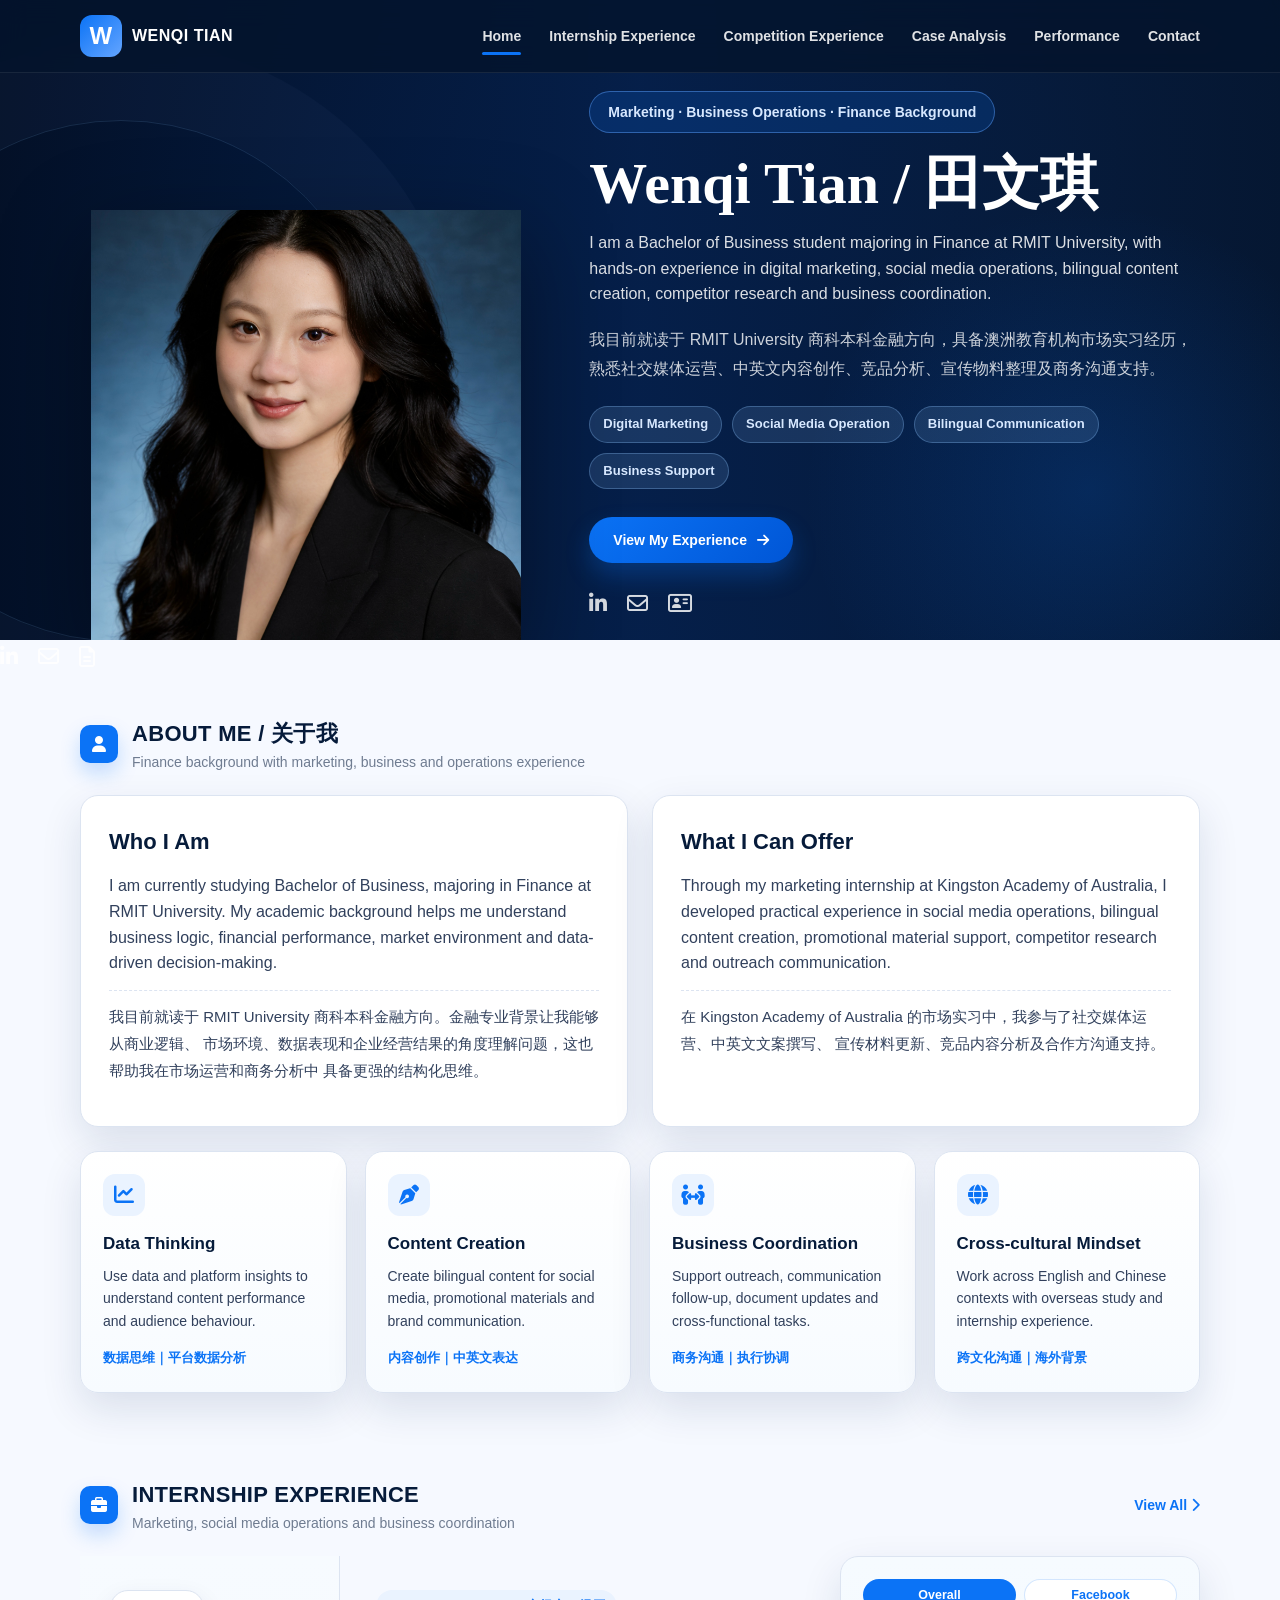
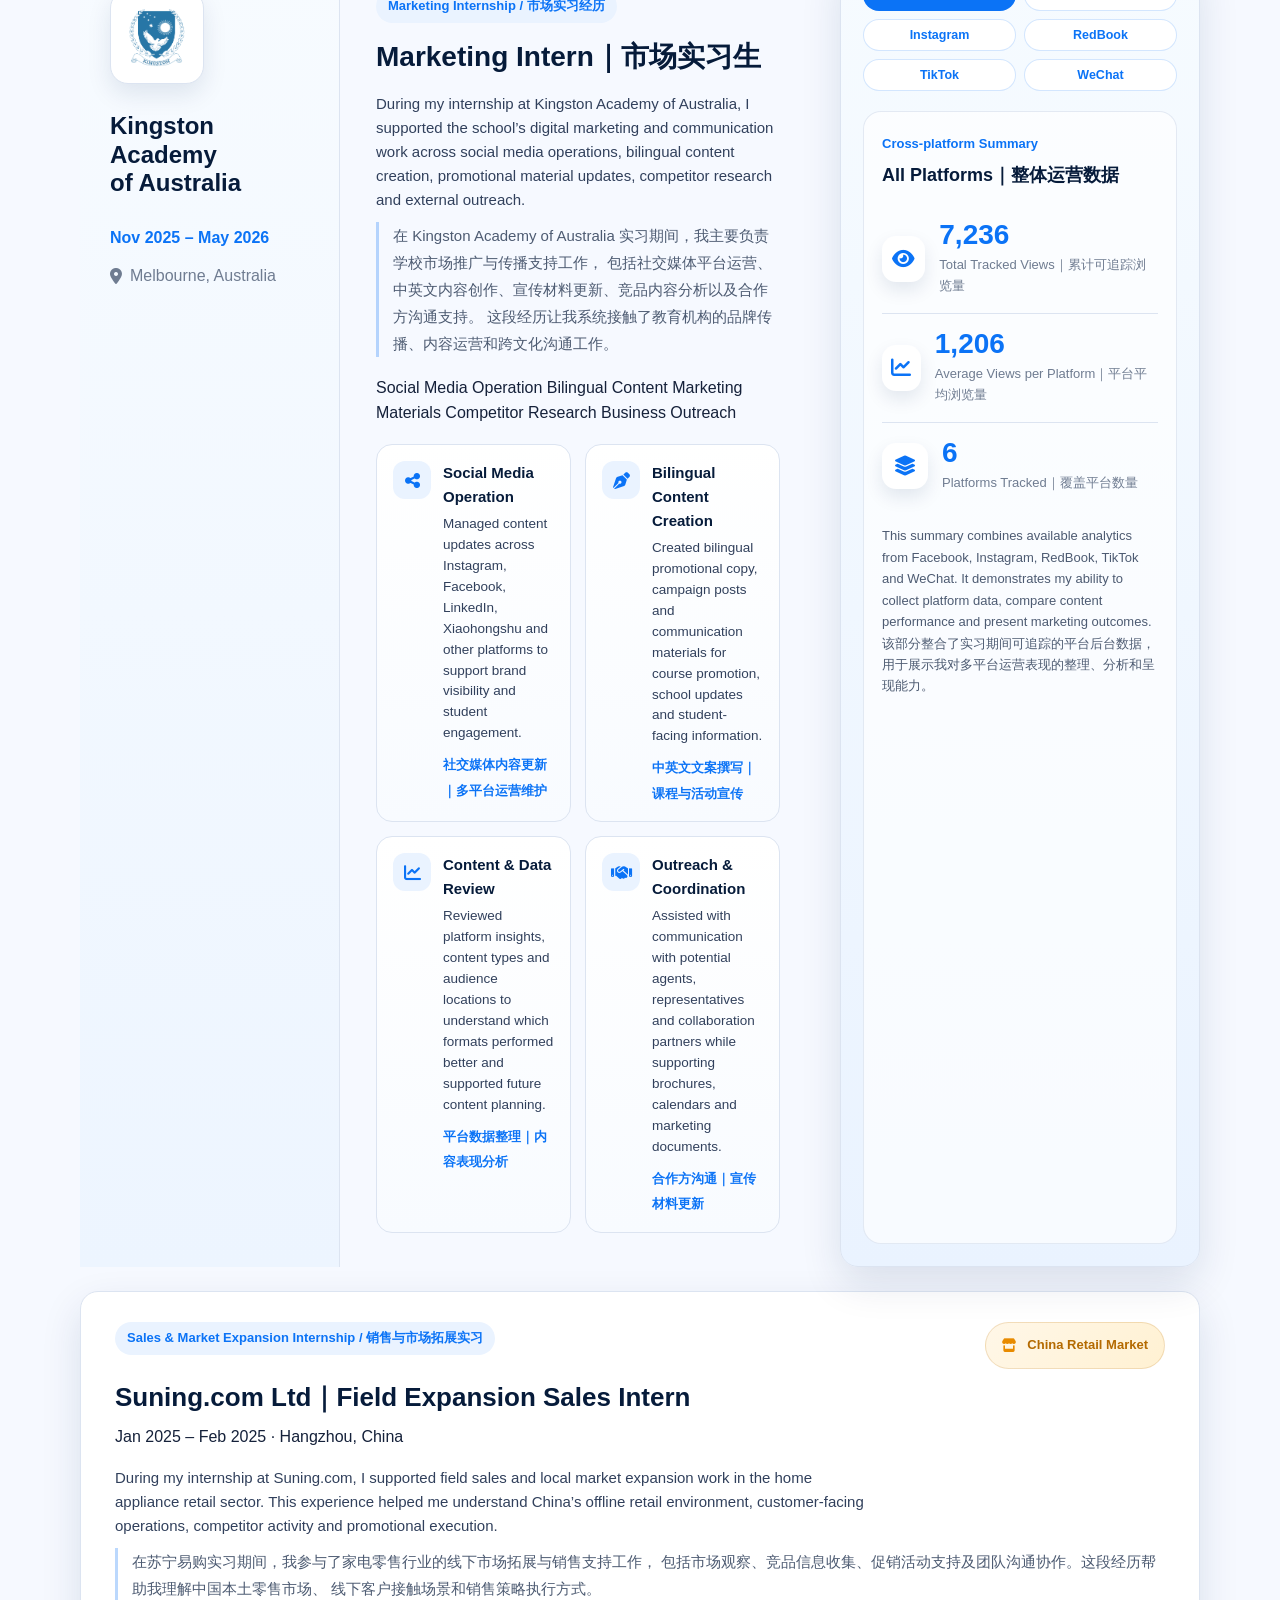
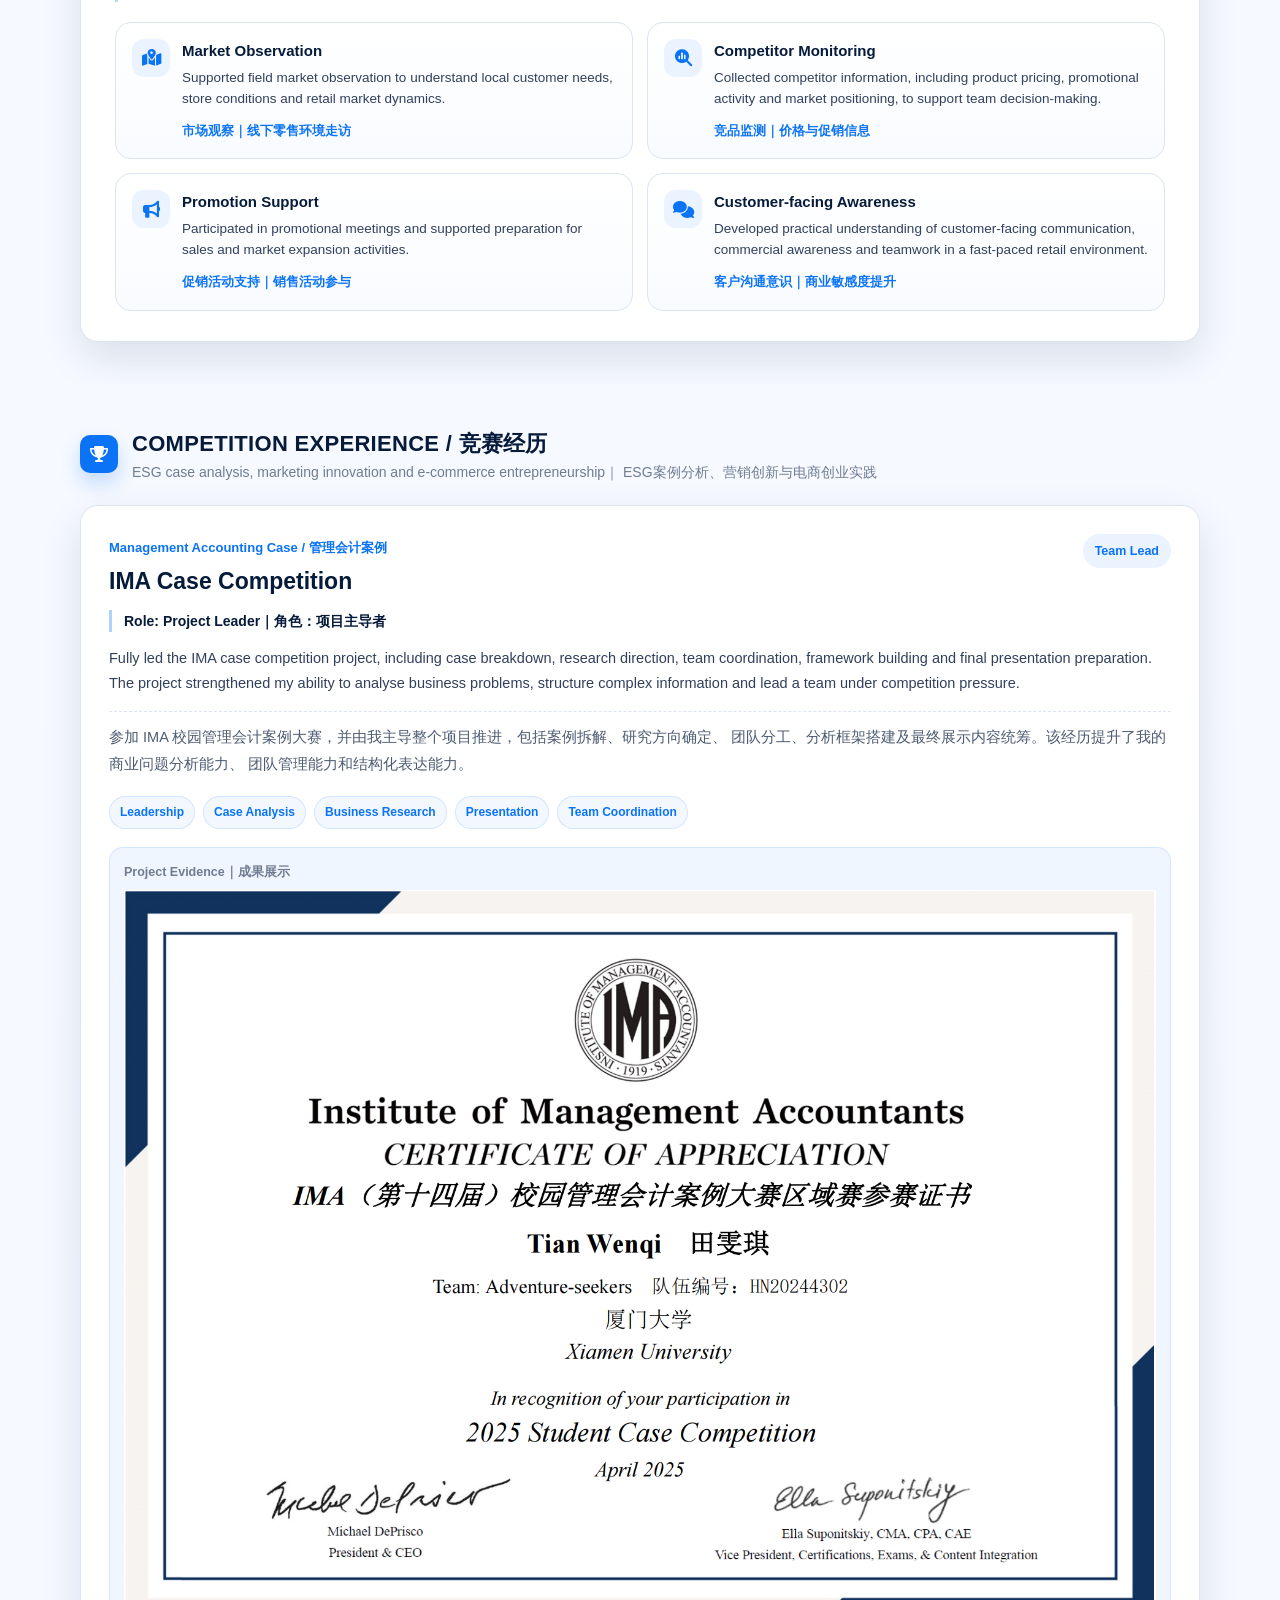
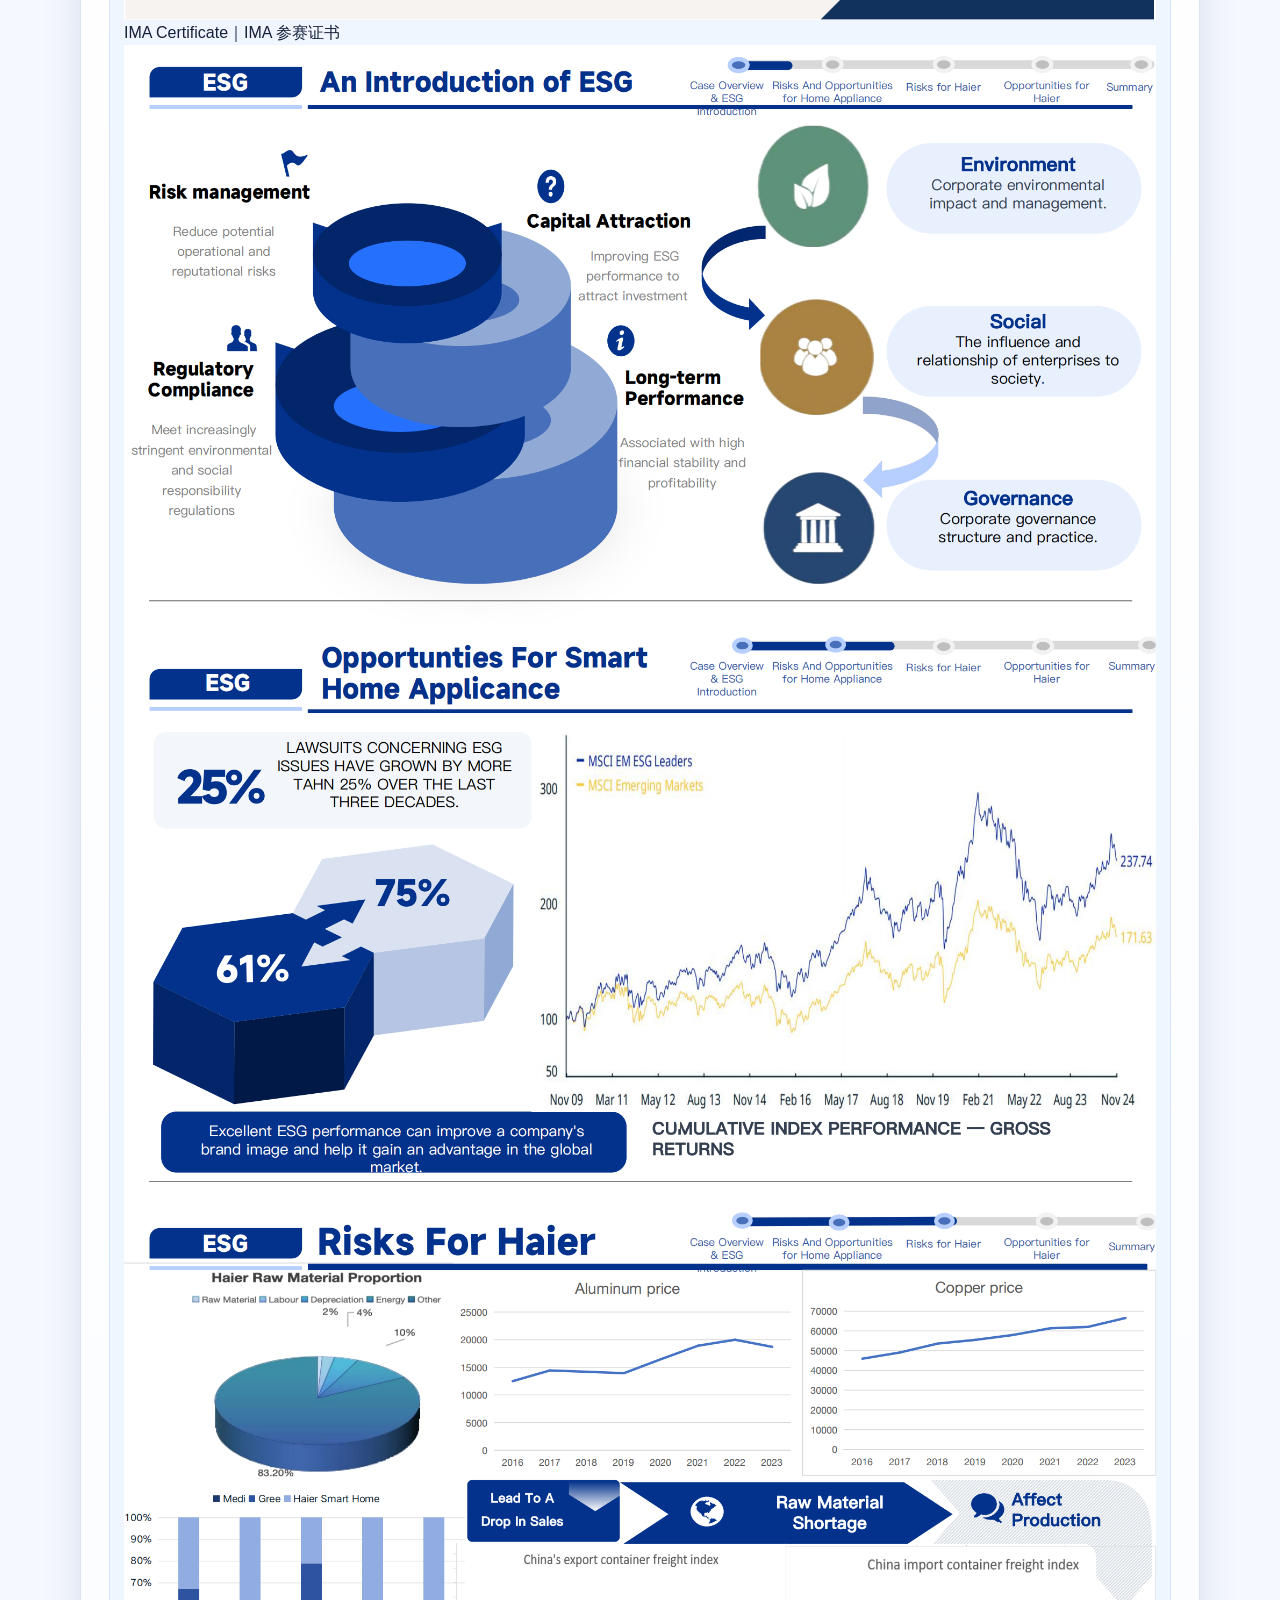
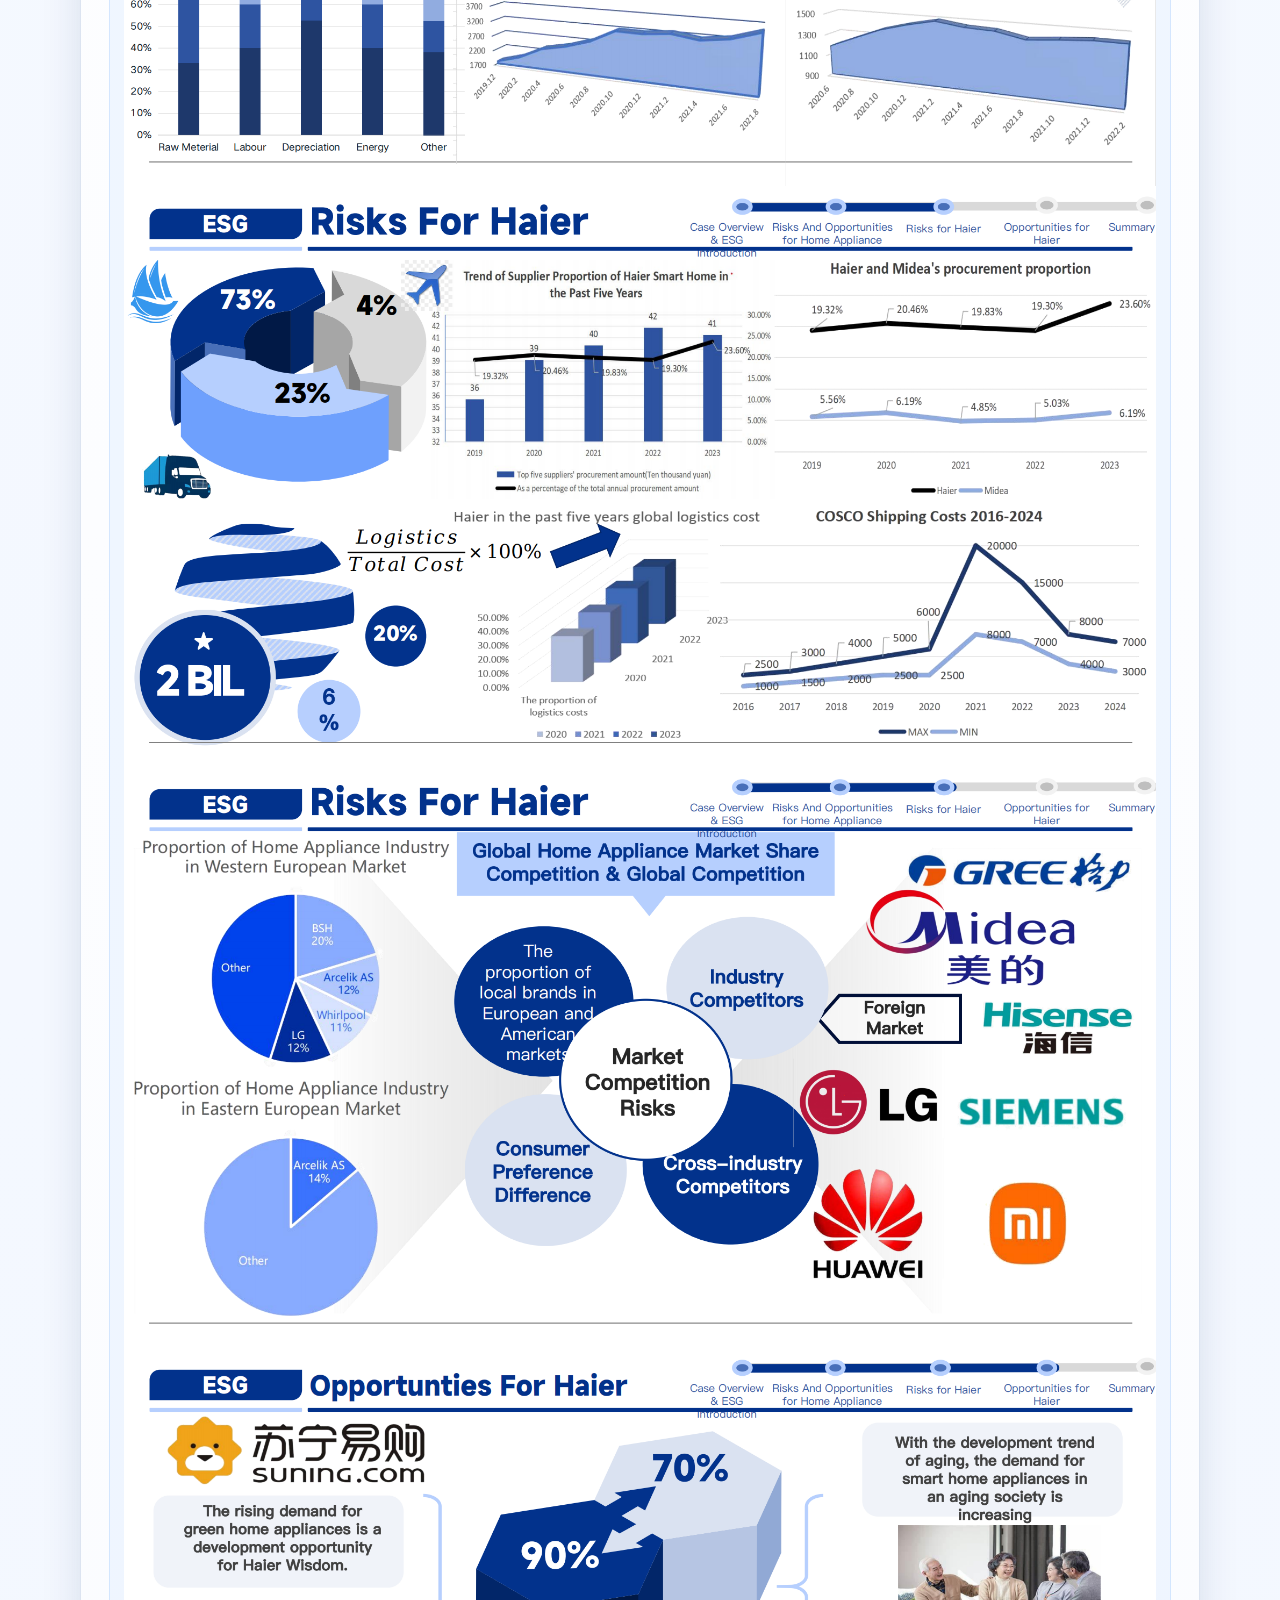
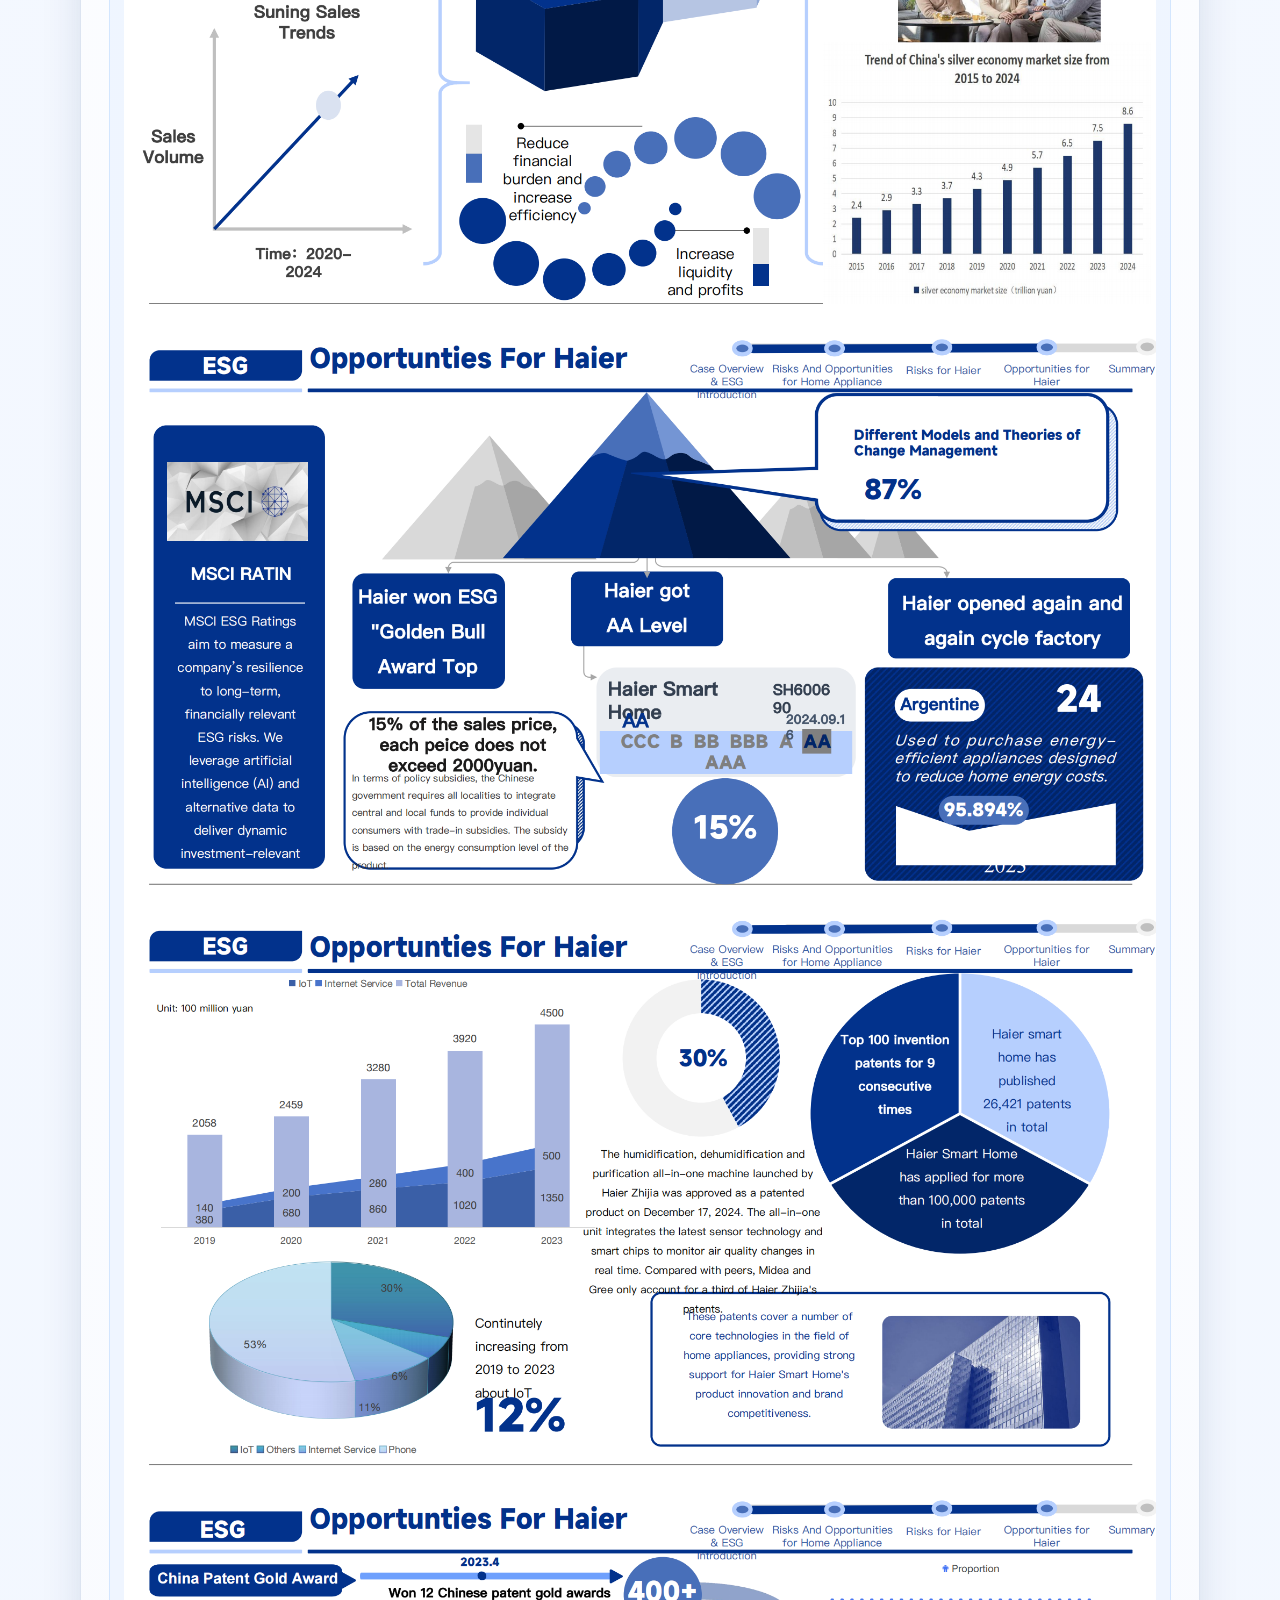
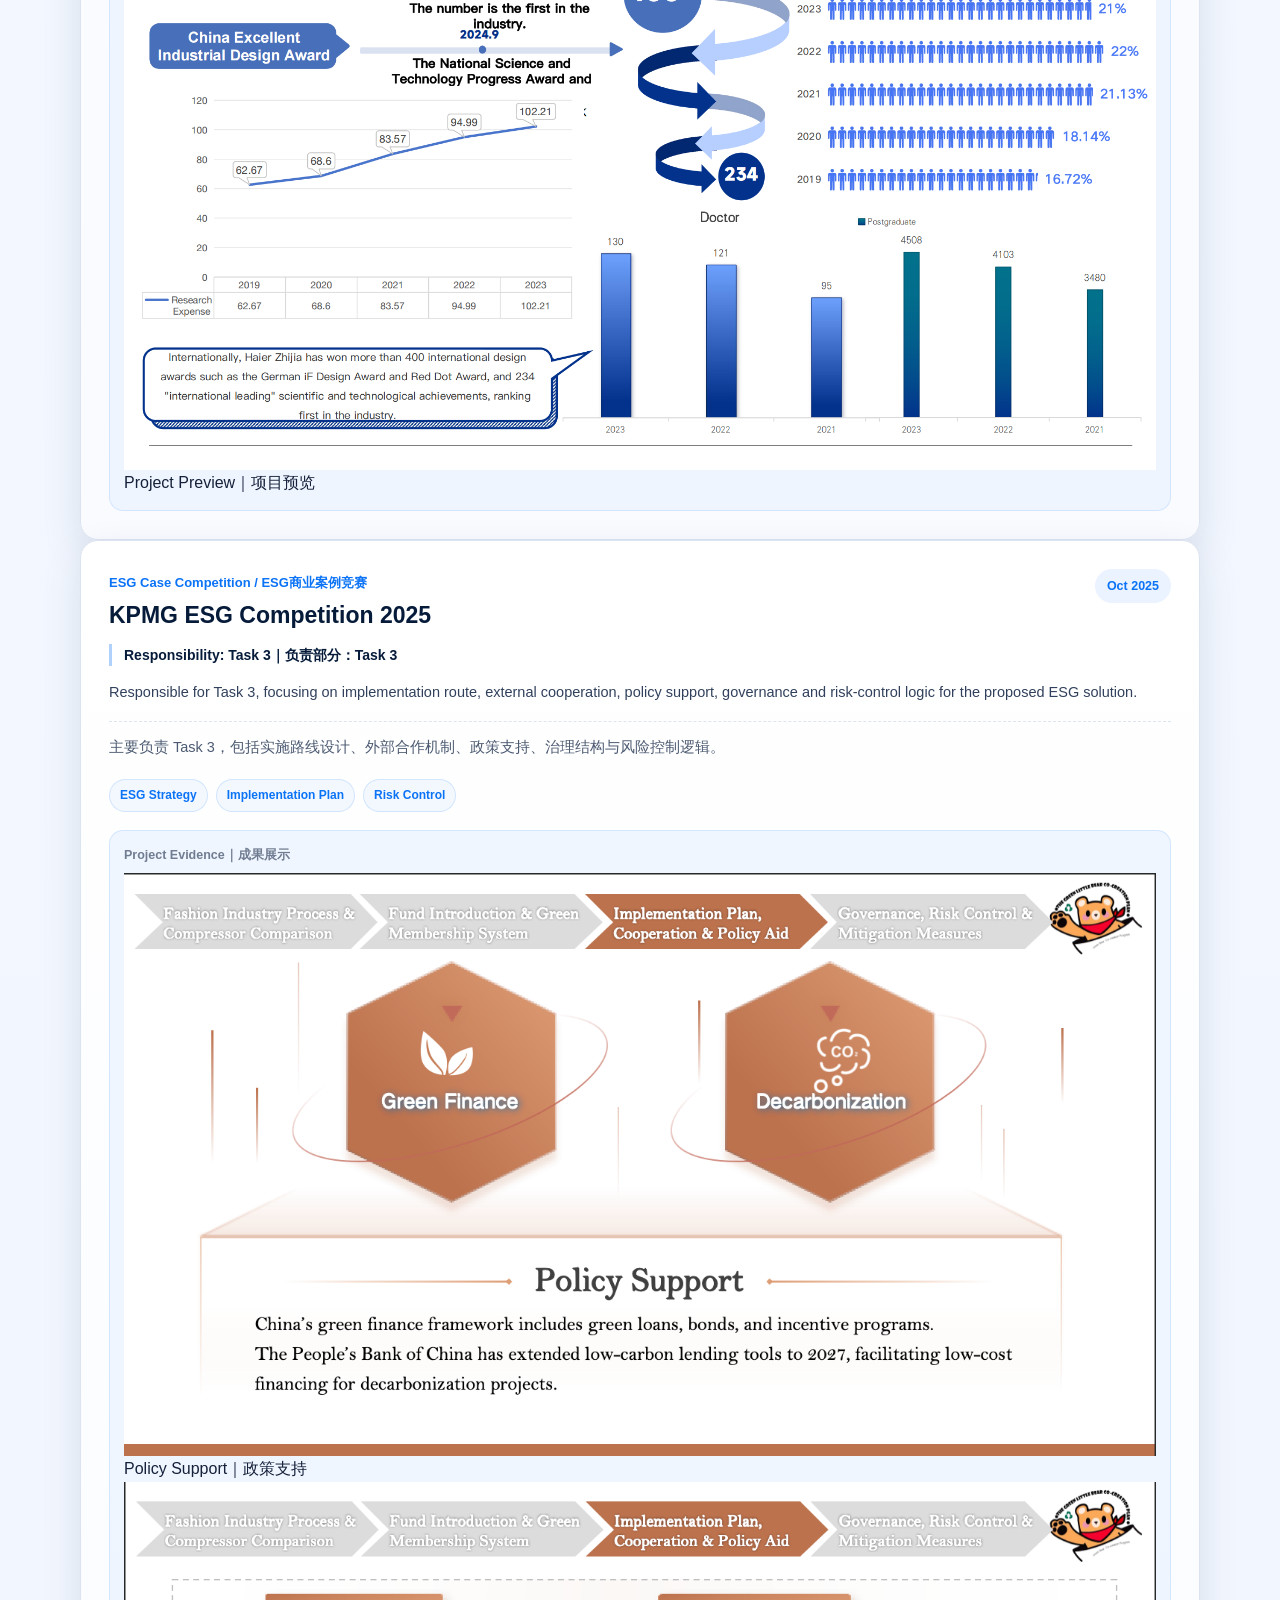
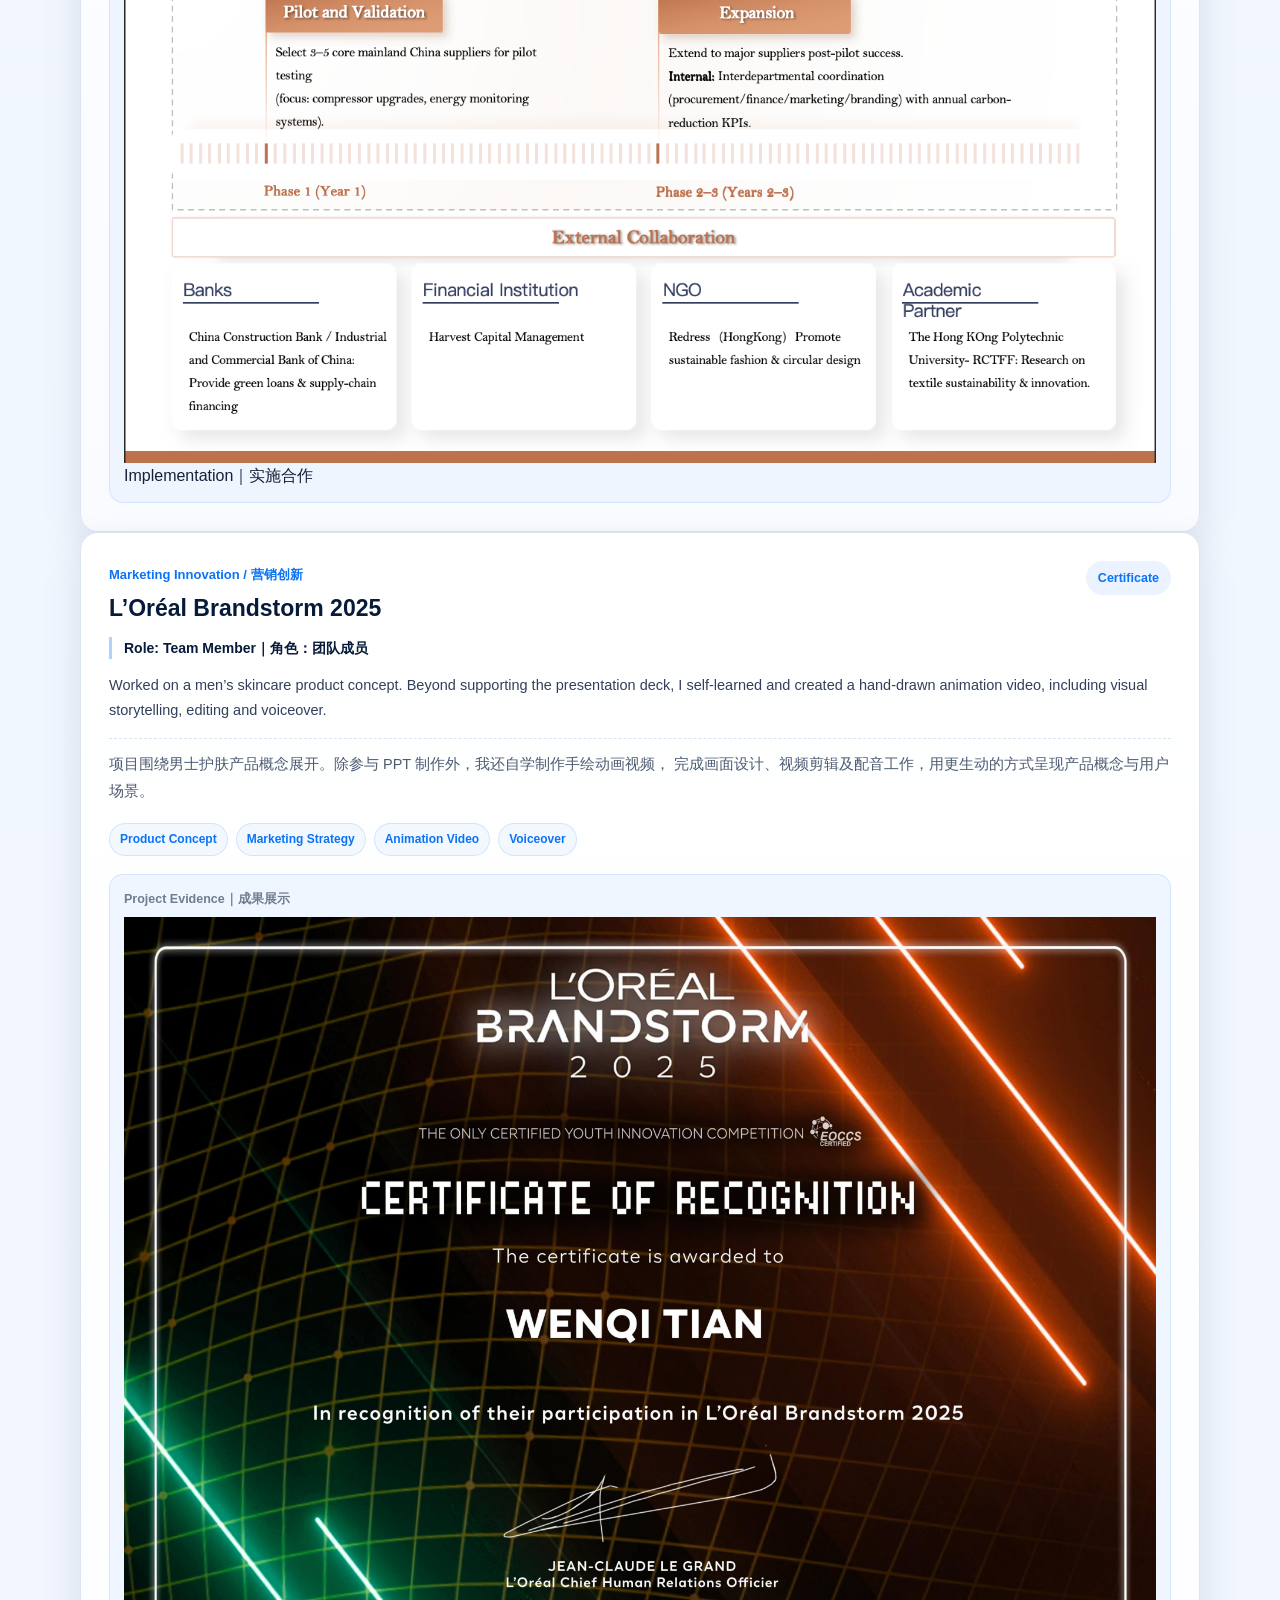
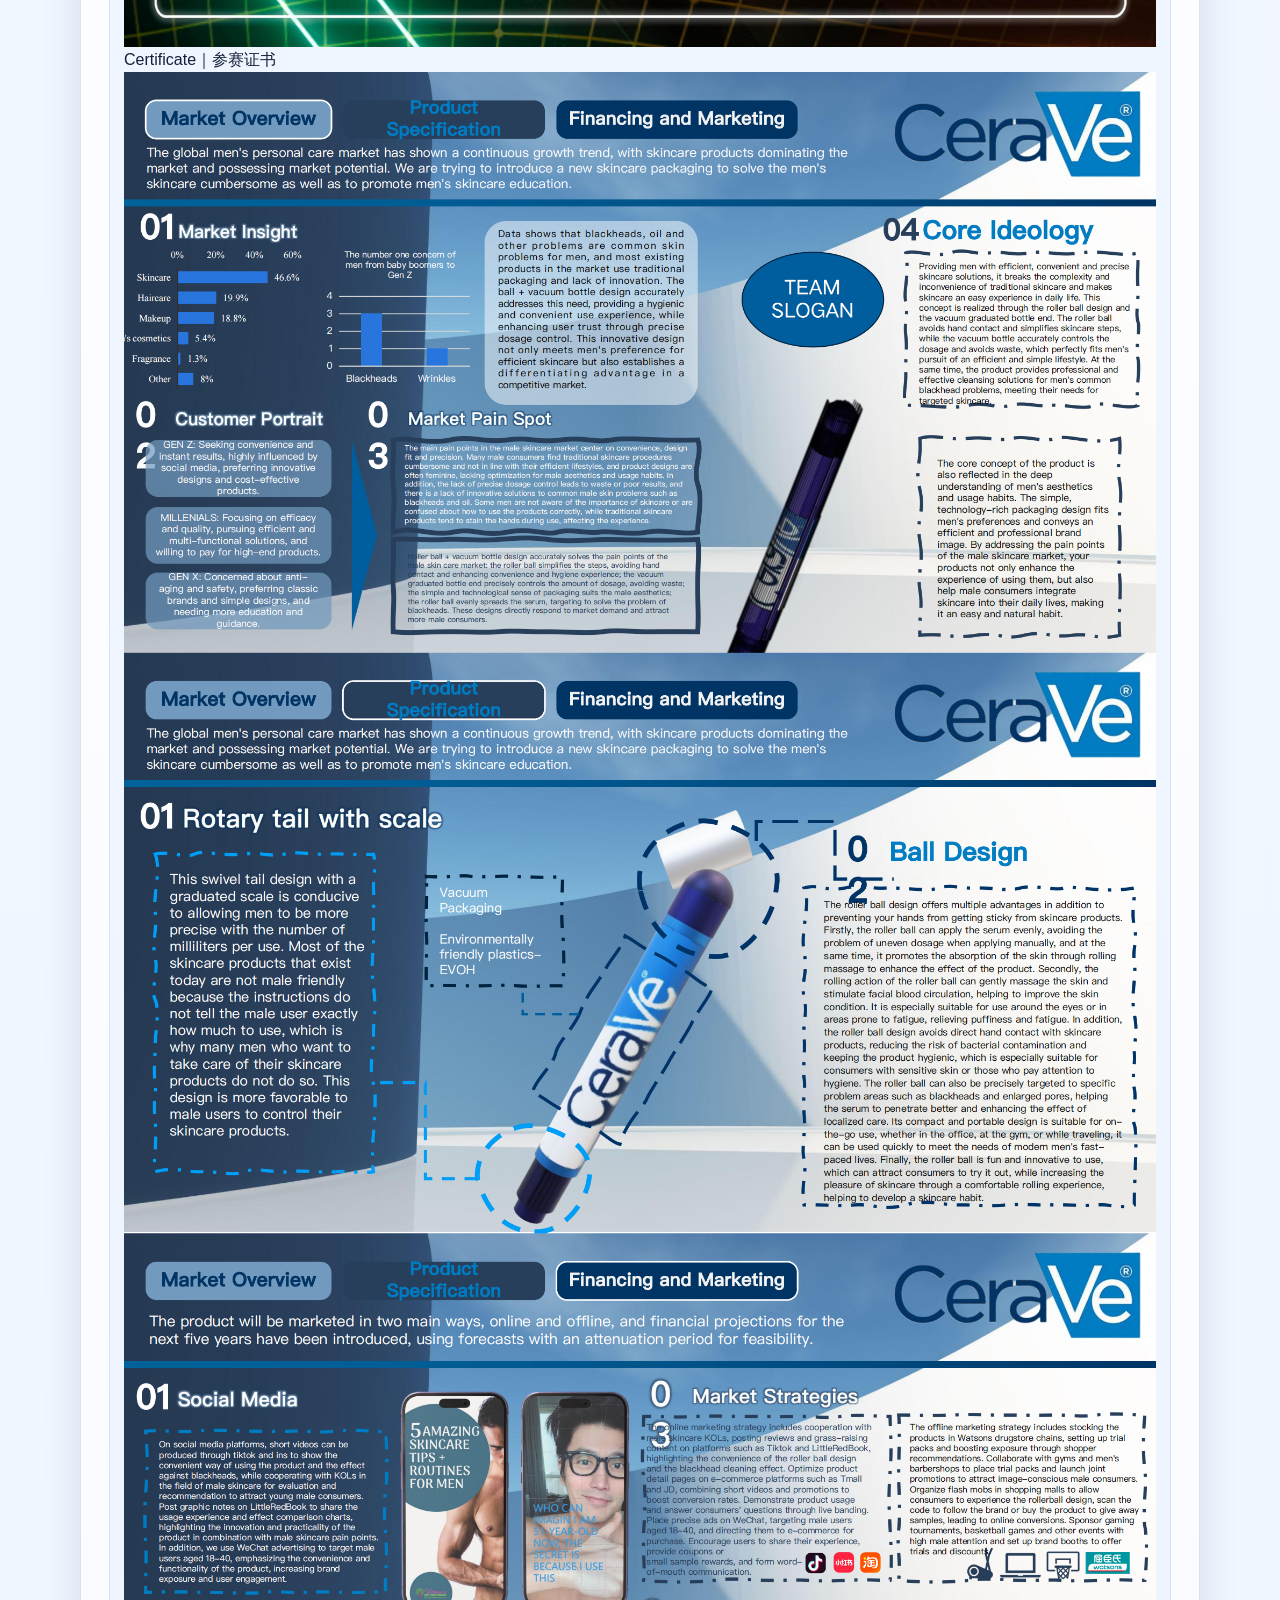
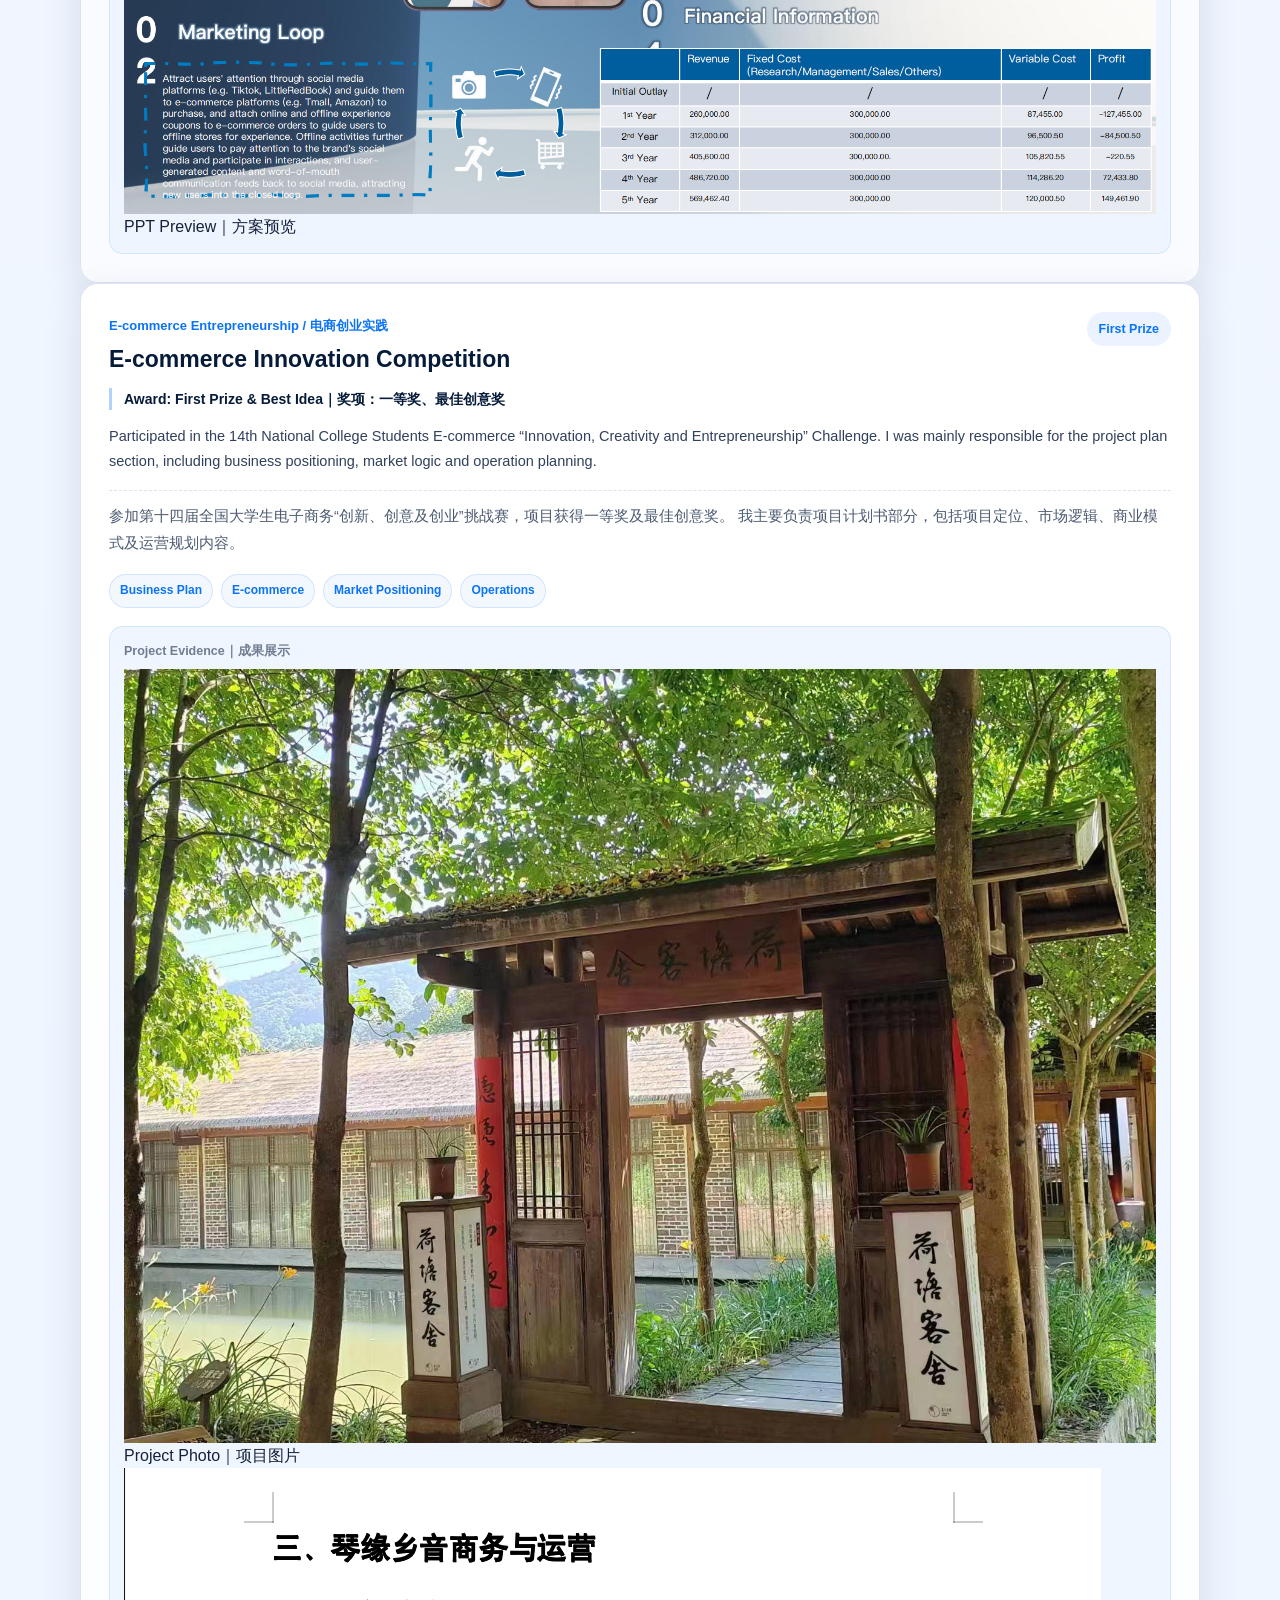
==== index.html @ 17aa4a29 "Update index.html" ====
<!DOCTYPE html>
<html lang="en">
<head>
  <meta charset="UTF-8" />
  <meta name="viewport" content="width=device-width, initial-scale=1.0" />
  <title>Wenqi Tian Portfolio</title>

  <link rel="stylesheet" href="style.css" />

  <!-- Font Awesome Icons -->
  <link
    rel="stylesheet"
    href="https://cdnjs.cloudflare.com/ajax/libs/font-awesome/6.5.1/css/all.min.css"
  />
</head>

<body>
  <!-- ================= HEADER / NAVIGATION ================= -->
  <header class="site-header">
    <div class="container nav-container">
      <a href="#home" class="logo">
        <span class="logo-mark">W</span>
        <span>WENQI TIAN</span>
      </a>

      <nav class="nav-menu" id="navMenu">
        <a href="#home" class="nav-link active">Home</a>
        <a href="#internship" class="nav-link">Internship Experience</a>
        <a href="#competition" class="nav-link">Competition Experience</a>
        <a href="#case-analysis" class="nav-link">Case Analysis</a>
        <a href="#performance" class="nav-link">Performance</a>
        <a href="#contact" class="nav-link">Contact</a>
      </nav>

      <button class="menu-toggle" id="menuToggle" aria-label="Open menu">
        <i class="fa-solid fa-bars"></i>
      </button>
    </div>
  </header>

<!-- ================= HERO SECTION ================= -->
<section class="hero" id="home">
  <div class="hero-overlay"></div>

  <div class="container hero-grid">
    <div class="hero-photo-wrap">
      <!-- 这里放你的个人照片：图片文件名需要是 profile.jpg -->
      <img src="profile.jpg" alt="Wenqi Tian Profile Photo" class="hero-photo" />
    </div>

    <div class="hero-content">
      <p class="pill">Marketing · Business Operations · Finance Background</p>

      <h1>Wenqi Tian / 田文琪</h1>
      <p class="hero-text">
        I am a Bachelor of Business student majoring in Finance at RMIT University, with hands-on
        experience in digital marketing, social media operations, bilingual content creation,
        competitor research and business coordination.
      </p>

      <p class="hero-text cn-text">
        我目前就读于 RMIT University 商科本科金融方向，具备澳洲教育机构市场实习经历，
        熟悉社交媒体运营、中英文内容创作、竞品分析、宣传物料整理及商务沟通支持。
      </p>

      <div class="hero-highlights">
        <span>Digital Marketing</span>
        <span>Social Media Operation</span>
        <span>Bilingual Communication</span>
        <span>Business Support</span>
      </div>

      <div class="hero-actions">
        <a href="#internship" class="btn btn-primary">
          View My Experience <i class="fa-solid fa-arrow-right"></i>
        </a>
      </div>

      <div class="hero-icons">
        <a href="https://www.linkedin.com/in/wenqi-tian-7483b3377" target="_blank" aria-label="LinkedIn">
          <i class="fa-brands fa-linkedin-in"></i>
        </a>

        <a href="mailto:s4177990@student.rmit.edu.au" aria-label="Email">
          <i class="fa-regular fa-envelope"></i>
        </a>

        <a href="#contact" aria-label="Contact">
          <i class="fa-regular fa-address-card"></i>
        </a>
      </div>
    </div>
  </div>
</section>
        <div class="hero-icons">
          <!-- 需要替换：你的 LinkedIn 链接 -->
          <a href="www.linkedin.com/in/wenqi-tian-vicky" target="_blank">
            <i class="fa-brands fa-linkedin-in"></i>
          </a>

          <!-- 需要替换：你的常用邮箱 -->
          <a href="mailto:s4177990vicky@gmail.com">
            <i class="fa-regular fa-envelope"></i>
          </a>

          <!-- 需要替换：如果你有在线简历或作品集 PDF，可以改这里 -->
          <a href="#contact">
            <i class="fa-regular fa-file-lines"></i>
          </a>
        </div>
      </div>
    </div>
  </section>
  <main>
<!-- ================= ABOUT SECTION ================= -->
<section class="section about-section" id="about">
  <div class="container">
    <div class="section-heading">
      <span class="section-icon"><i class="fa-solid fa-user"></i></span>
      <div>
        <h2>About Me / 关于我</h2>
        <p>Finance background with marketing, business and operations experience</p>
      </div>
    </div>

    <div class="about-grid">
      <div class="about-card about-main">
        <h3>Who I Am</h3>

        <p>
          I am currently studying Bachelor of Business, majoring in Finance at RMIT University.
          My academic background helps me understand business logic, financial performance,
          market environment and data-driven decision-making.
        </p>

        <p class="cn-text-dark">
          我目前就读于 RMIT University 商科本科金融方向。金融专业背景让我能够从商业逻辑、
          市场环境、数据表现和企业经营结果的角度理解问题，这也帮助我在市场运营和商务分析中
          具备更强的结构化思维。
        </p>
      </div>

      <div class="about-card about-main">
        <h3>What I Can Offer</h3>

        <p>
          Through my marketing internship at Kingston Academy of Australia, I developed practical
          experience in social media operations, bilingual content creation, promotional material
          support, competitor research and outreach communication.
        </p>

        <p class="cn-text-dark">
          在 Kingston Academy of Australia 的市场实习中，我参与了社交媒体运营、中英文文案撰写、
          宣传材料更新、竞品内容分析及合作方沟通支持。
        </p>
      </div>
    </div>

    <div class="strength-grid">
      <article class="strength-card">
        <i class="fa-solid fa-chart-line"></i>
        <h4>Data Thinking</h4>
        <p>Use data and platform insights to understand content performance and audience behaviour.</p>
        <span>数据思维｜平台数据分析</span>
      </article>

      <article class="strength-card">
        <i class="fa-solid fa-pen-nib"></i>
        <h4>Content Creation</h4>
        <p>Create bilingual content for social media, promotional materials and brand communication.</p>
        <span>内容创作｜中英文表达</span>
      </article>

      <article class="strength-card">
        <i class="fa-solid fa-people-arrows"></i>
        <h4>Business Coordination</h4>
        <p>Support outreach, communication follow-up, document updates and cross-functional tasks.</p>
        <span>商务沟通｜执行协调</span>
      </article>

      <article class="strength-card">
        <i class="fa-solid fa-globe"></i>
        <h4>Cross-cultural Mindset</h4>
        <p>Work across English and Chinese contexts with overseas study and internship experience.</p>
        <span>跨文化沟通｜海外背景</span>
      </article>
    </div>
  </div>
</section>
    <!-- ================= INTERNSHIP EXPERIENCE ================= -->
    <section class="section" id="internship">
      <div class="container">
        <div class="section-heading with-link">
          <div class="heading-left">
            <span class="section-icon"><i class="fa-solid fa-briefcase"></i></span>
            <div>
              <h2>Internship Experience</h2>
              <p>Marketing, social media operations and business coordination</p>
            </div>
          </div>
          <a href="#contact" class="view-link">View All <i class="fa-solid fa-chevron-right"></i></a>
        </div>

<div class="internship-layout">
  <!-- Kingston Main Experience Card -->
  <article class="experience-card featured-card">
    <!-- Left Company Panel -->
    <div class="company-panel">
      <img src="kingston-logo.png" alt="Kingston Academy of Australia Logo" class="company-logo" />

      <h3>Kingston Academy<br />of Australia</h3>

      <p class="company-date">Nov 2025 – May 2026</p>

      <p class="company-location">
        <i class="fa-solid fa-location-dot"></i>
        Melbourne, Australia
      </p>
    </div>

    <!-- Middle Work Description -->
    <div class="experience-content">
      <p class="experience-label">Marketing Internship / 市场实习经历</p>

      <h3>Marketing Intern｜市场实习生</h3>

      <p class="experience-summary">
        During my internship at Kingston Academy of Australia, I supported the school’s digital
        marketing and communication work across social media operations, bilingual content creation,
        promotional material updates, competitor research and external outreach.
      </p>

      <p class="experience-summary-cn">
        在 Kingston Academy of Australia 实习期间，我主要负责学校市场推广与传播支持工作，
        包括社交媒体平台运营、中英文内容创作、宣传材料更新、竞品内容分析以及合作方沟通支持。
        这段经历让我系统接触了教育机构的品牌传播、内容运营和跨文化沟通工作。
      </p>

      <div class="tags">
        <span>Social Media Operation</span>
        <span>Bilingual Content</span>
        <span>Marketing Materials</span>
        <span>Competitor Research</span>
        <span>Business Outreach</span>
      </div>

      <div class="work-focus-grid">
        <div class="work-focus-item">
          <i class="fa-solid fa-share-nodes"></i>
          <div>
            <h4>Social Media Operation</h4>
            <p>
              Managed content updates across Instagram, Facebook, LinkedIn, Xiaohongshu and other
              platforms to support brand visibility and student engagement.
            </p>
            <span>社交媒体内容更新｜多平台运营维护</span>
          </div>
        </div>

        <div class="work-focus-item">
          <i class="fa-solid fa-pen-nib"></i>
          <div>
            <h4>Bilingual Content Creation</h4>
            <p>
              Created bilingual promotional copy, campaign posts and communication materials for
              course promotion, school updates and student-facing information.
            </p>
            <span>中英文文案撰写｜课程与活动宣传</span>
          </div>
        </div>

        <div class="work-focus-item">
          <i class="fa-solid fa-chart-line"></i>
          <div>
            <h4>Content & Data Review</h4>
            <p>
              Reviewed platform insights, content types and audience locations to understand which
              formats performed better and supported future content planning.
            </p>
            <span>平台数据整理｜内容表现分析</span>
          </div>
        </div>

        <div class="work-focus-item">
          <i class="fa-solid fa-handshake"></i>
          <div>
            <h4>Outreach & Coordination</h4>
            <p>
              Assisted with communication with potential agents, representatives and collaboration
              partners while supporting brochures, calendars and marketing documents.
            </p>
            <span>合作方沟通｜宣传材料更新</span>
          </div>
        </div>
      </div>
    </div>
  </article>

<!-- Right Platform Data Panel -->
<aside class="platform-data-panel">
  <div class="platform-tabs">
    <button class="platform-tab active" data-platform="overall">Overall</button>
    <button class="platform-tab" data-platform="facebook">Facebook</button>
    <button class="platform-tab" data-platform="instagram">Instagram</button>
    <button class="platform-tab" data-platform="redbook">RedBook</button>
    <button class="platform-tab" data-platform="tiktok">TikTok</button>
    <button class="platform-tab" data-platform="wechat">WeChat</button>
  </div>

  <div class="platform-data-content">
    <p class="data-label" id="platformLabel">Cross-platform Summary</p>

    <h3 id="platformTitle">All Platforms｜整体运营数据</h3>

    <div class="platform-metric">
      <i class="fa-solid fa-eye"></i>
      <div>
        <strong id="metricOne">7,236</strong>
        <span id="metricOneLabel">Total Tracked Views｜累计可追踪浏览量</span>
      </div>
    </div>

    <div class="platform-metric">
      <i class="fa-solid fa-chart-line"></i>
      <div>
        <strong id="metricTwo">1,206</strong>
        <span id="metricTwoLabel">Average Views per Platform｜平台平均浏览量</span>
      </div>
    </div>

    <div class="platform-metric">
      <i class="fa-solid fa-layer-group"></i>
      <div>
        <strong id="metricThree">6</strong>
        <span id="metricThreeLabel">Platforms Tracked｜覆盖平台数量</span>
      </div>
    </div>

    <p class="platform-note" id="platformNote">
      This summary combines available analytics from Facebook, Instagram, RedBook, TikTok and WeChat.
      It demonstrates my ability to collect platform data, compare content performance and present marketing outcomes.
      该部分整合了实习期间可追踪的平台后台数据，用于展示我对多平台运营表现的整理、分析和呈现能力。
    </p>
  </div>
</aside>
</div>
<!-- Suning Experience Card -->
<article class="experience-card suning-card">
  <div class="suning-header">
    <div>
      <p class="experience-label">Sales & Market Expansion Internship / 销售与市场拓展实习</p>
      <h3>Suning.com Ltd｜Field Expansion Sales Intern</h3>
      <p class="date">Jan 2025 – Feb 2025 · Hangzhou, China</p>
    </div>

    <div class="suning-badge">
      <i class="fa-solid fa-store"></i>
      <span>China Retail Market</span>
    </div>
  </div>

  <p class="experience-summary">
    During my internship at Suning.com, I supported field sales and local market expansion work
    in the home appliance retail sector. This experience helped me understand China’s offline
    retail environment, customer-facing operations, competitor activity and promotional execution.
  </p>

  <p class="experience-summary-cn">
    在苏宁易购实习期间，我参与了家电零售行业的线下市场拓展与销售支持工作，
    包括市场观察、竞品信息收集、促销活动支持及团队沟通协作。这段经历帮助我理解中国本土零售市场、
    线下客户接触场景和销售策略执行方式。
  </p>

  <div class="work-focus-grid suning-focus-grid">
    <div class="work-focus-item">
      <i class="fa-solid fa-map-location-dot"></i>
      <div>
        <h4>Market Observation</h4>
        <p>
          Supported field market observation to understand local customer needs,
          store conditions and retail market dynamics.
        </p>
        <span>市场观察｜线下零售环境走访</span>
      </div>
    </div>

    <div class="work-focus-item">
      <i class="fa-solid fa-magnifying-glass-chart"></i>
      <div>
        <h4>Competitor Monitoring</h4>
        <p>
          Collected competitor information, including product pricing, promotional activity
          and market positioning, to support team decision-making.
        </p>
        <span>竞品监测｜价格与促销信息</span>
      </div>
    </div>

    <div class="work-focus-item">
      <i class="fa-solid fa-bullhorn"></i>
      <div>
        <h4>Promotion Support</h4>
        <p>
          Participated in promotional meetings and supported preparation for sales
          and market expansion activities.
        </p>
        <span>促销活动支持｜销售活动参与</span>
      </div>
    </div>

    <div class="work-focus-item">
      <i class="fa-solid fa-comments"></i>
      <div>
        <h4>Customer-facing Awareness</h4>
        <p>
          Developed practical understanding of customer-facing communication,
          commercial awareness and teamwork in a fast-paced retail environment.
        </p>
        <span>客户沟通意识｜商业敏感度提升</span>
      </div>
    </div>
  </div>
</article>
    </section>

<!-- ================= COMPETITION EXPERIENCE ================= -->
<section class="section alt-section" id="competition">
  <div class="container">
    <div class="section-heading with-link">
      <div class="heading-left">
        <span class="section-icon"><i class="fa-solid fa-trophy"></i></span>
        <div>
          <h2>Competition Experience / 竞赛经历</h2>
          <p>
            ESG case analysis, marketing innovation and e-commerce entrepreneurship｜
            ESG案例分析、营销创新与电商创业实践
          </p>
        </div>
      </div>
    </div>

    <div class="competition-feature-layout">
      <!-- LEFT: Featured IMA Project -->
      <article class="competition-card enhanced-competition-card ima-feature-card">
        <div class="competition-top">
          <div>
            <p class="competition-label">Management Accounting Case / 管理会计案例</p>
            <h3>IMA Case Competition</h3>
          </div>
          <span class="competition-badge">Team Lead</span>
        </div>

        <p class="competition-role">
          Role: Project Leader｜角色：项目主导者
        </p>

        <p>
          Fully led the IMA case competition project, including case breakdown, research direction,
          team coordination, framework building and final presentation preparation. The project
          strengthened my ability to analyse business problems, structure complex information and
          lead a team under competition pressure.
        </p>

        <p class="competition-cn">
          参加 IMA 校园管理会计案例大赛，并由我主导整个项目推进，包括案例拆解、研究方向确定、
          团队分工、分析框架搭建及最终展示内容统筹。该经历提升了我的商业问题分析能力、
          团队管理能力和结构化表达能力。
        </p>

        <div class="competition-skills">
          <span>Leadership</span>
          <span>Case Analysis</span>
          <span>Business Research</span>
          <span>Presentation</span>
          <span>Team Coordination</span>
        </div>

        <div class="competition-proof">
          <p>Project Evidence｜成果展示</p>

          <div class="proof-gallery ima-proof-gallery">
            <div class="proof-static-card">
              <img src="ima-certificate.png" alt="IMA Case Competition Certificate">
              <span>IMA Certificate｜IMA 参赛证书</span>
            </div>

            <div class="proof-static-card">
              <img src="ima-project-preview.png" alt="IMA Project Preview">
              <span>Project Preview｜项目预览</span>
            </div>
          </div>
        </div>
      </article>

      <!-- RIGHT: Other Competition Projects -->
      <div class="competition-side-list">
        <!-- KPMG ESG Competition -->
        <article class="competition-card enhanced-competition-card side-competition-card">
          <div class="competition-top">
            <div>
              <p class="competition-label">ESG Case Competition / ESG商业案例竞赛</p>
              <h3>KPMG ESG Competition 2025</h3>
            </div>
            <span class="competition-badge">Oct 2025</span>
          </div>

          <p class="competition-role">
            Responsibility: Task 3｜负责部分：Task 3
          </p>

          <p>
            Responsible for Task 3, focusing on implementation route, external cooperation,
            policy support, governance and risk-control logic for the proposed ESG solution.
          </p>

          <p class="competition-cn">
            主要负责 Task 3，包括实施路线设计、外部合作机制、政策支持、治理结构与风险控制逻辑。
          </p>

          <div class="competition-skills">
            <span>ESG Strategy</span>
            <span>Implementation Plan</span>
            <span>Risk Control</span>
          </div>

          <div class="competition-proof">
            <p>Project Evidence｜成果展示</p>

            <div class="proof-gallery">
              <div class="proof-static-card">
                <img src="kpmg-task3-policy.png" alt="KPMG Task 3 Policy Support Preview">
                <span>Policy Support｜政策支持</span>
              </div>

              <div class="proof-static-card">
                <img src="kpmg-task3-cooperation.png" alt="KPMG Task 3 Cooperation Preview">
                <span>Implementation｜实施合作</span>
              </div>
            </div>
          </div>
        </article>

        <!-- L'Oréal Brandstorm -->
        <article class="competition-card enhanced-competition-card side-competition-card">
          <div class="competition-top">
            <div>
              <p class="competition-label">Marketing Innovation / 营销创新</p>
              <h3>L’Oréal Brandstorm 2025</h3>
            </div>
            <span class="competition-badge">Certificate</span>
          </div>

          <p class="competition-role">
            Role: Team Member｜角色：团队成员
          </p>

          <p>
            Worked on a men’s skincare product concept. Beyond supporting the presentation deck,
            I self-learned and created a hand-drawn animation video, including visual storytelling,
            editing and voiceover.
          </p>

          <p class="competition-cn">
            项目围绕男士护肤产品概念展开。除参与 PPT 制作外，我还自学制作手绘动画视频，
            完成画面设计、视频剪辑及配音工作，用更生动的方式呈现产品概念与用户场景。
          </p>

          <div class="competition-skills">
            <span>Product Concept</span>
            <span>Marketing Strategy</span>
            <span>Animation Video</span>
            <span>Voiceover</span>
          </div>

         <div class="competition-proof">
  <p>Project Evidence｜成果展示</p>

  <div class="proof-gallery loreal-proof-gallery">
    <div class="proof-static-card">
      <img src="loreal-certificate.png" alt="L'Oréal Brandstorm 2025 Certificate">
      <span>Certificate｜参赛证书</span>
    </div>

    <div class="proof-static-card">
      <img src="loreal-ppt.png" alt="L'Oréal Review">
      <span>PPT Preview｜方案预览</span>
    </div>
  </div>
</div>
        </article>

        <!-- E-commerce Innovation Competition -->
        <article class="competition-card enhanced-competition-card side-competition-card">
          <div class="competition-top">
            <div>
              <p class="competition-label">E-commerce Entrepreneurship / 电商创业实践</p>
              <h3>E-commerce Innovation Competition</h3>
            </div>
            <span class="competition-badge">First Prize</span>
          </div>

          <p class="competition-role">
            Award: First Prize & Best Idea｜奖项：一等奖、最佳创意奖
          </p>

          <p>
            Participated in the 14th National College Students E-commerce “Innovation, Creativity
            and Entrepreneurship” Challenge. I was mainly responsible for the project plan section,
            including business positioning, market logic and operation planning.
          </p>

          <p class="competition-cn">
            参加第十四届全国大学生电子商务“创新、创意及创业”挑战赛，项目获得一等奖及最佳创意奖。
            我主要负责项目计划书部分，包括项目定位、市场逻辑、商业模式及运营规划内容。
          </p>

          <div class="competition-skills">
            <span>Business Plan</span>
            <span>E-commerce</span>
            <span>Market Positioning</span>
            <span>Operations</span>
          </div>

          <div class="competition-proof">
            <p>Project Evidence｜成果展示</p>

            <div class="proof-gallery ecommerce-proof-gallery">
              <div class="proof-static-card">
                <img src="ecommerce-photo.png" alt="E-commerce Project Photo">
                <span>Project Photo｜项目图片</span>
              </div>

              <div class="proof-static-card">
                <img src="ecommerce-plan-1.png" alt="E-commerce Business Plan Preview 1">
                <span>Business Plan 1｜计划书预览</span>
              </div>

              <div class="proof-static-card">
                <img src="ecommerce-plan-2.png" alt="E-commerce Business Plan Preview 2">
                <span>Business Plan 2｜计划书预览</span>
              </div>
            </div>
          </div>
        </article>

        <!-- Portfolio Display Note -->
        <article class="competition-card portfolio-note-card">
          <div class="competition-top">
            <div>
              <p class="competition-label">Portfolio Display Note / 作品集展示说明</p>
              <h3>Selected Preview Only</h3>
            </div>
            <span class="competition-badge">Safe Display</span>
          </div>

          <p>
            Some projects were completed through team collaboration. This website only presents
            selected personal responsibilities, certificates and non-sensitive previews.
            Full team files are not publicly downloadable.
          </p>

          <p class="competition-cn">
            由于部分项目为团队合作成果，本网站仅展示我的个人负责内容、证书及非敏感局部预览，
            不公开提供完整团队文件下载。
          </p>
        </article>
      </div>
    </div>
  </div>
</section>
<!-- ================= CASE ANALYSIS ================= -->
<section class="section" id="case-analysis">
  <div class="container">
    <div class="section-heading with-link">
      <div class="heading-left">
        <span class="section-icon"><i class="fa-solid fa-folder"></i></span>
        <div>
          <h2>Case Analysis / 案例分析</h2>
          <p>Selected business cases connecting finance, marketing and strategy｜精选商业案例，连接金融分析、市场洞察与商业策略</p>
        </div>
      </div>
    </div>

    <div class="case-grid minimal-case-grid">
      <!-- Case 1 -->
      <article class="case-card minimal-case-card">
        <div class="case-cover case-cover-blue"></div>
        <div class="case-content">
          <span class="case-tag">Finance</span>
          <h3>Guizhou Moutai Income Statement Analysis</h3>
          <h4>贵州茅台利润表分析</h4>
          <button class="case-detail-btn" data-case="moutai">
            Coming Soon / 查看详情
          </button>
        </div>
      </article>

      <!-- Case 2 -->
      <article class="case-card minimal-case-card">
        <div class="case-cover case-cover-green"></div>
        <div class="case-content">
          <span class="case-tag">Business</span>
          <h3>JB Hi-Fi Market Environment Analysis</h3>
          <h4>JB Hi-Fi 市场环境分析</h4>
          <button class="case-detail-btn" data-case="jbh">
            Coming Soon / 查看详情
          </button>
        </div>
      </article>

      <!-- Case 3 -->
      <article class="case-card minimal-case-card">
        <div class="case-cover case-cover-orange"></div>
        <div class="case-content">
          <span class="case-tag">Finance + Marketing</span>
          <h3>Mengniu Dairy Performance & Brand Competitiveness Analysis</h3>
          <h4>蒙牛乳业经营表现与品牌竞争力分析</h4>
          <button class="case-detail-btn" data-case="mengniu">
            Coming Soon / 查看详情
          </button>
        </div>
      </article>

      <!-- Case 4 -->
      <article class="case-card minimal-case-card">
        <div class="case-cover case-cover-purple"></div>
        <div class="case-content">
          <span class="case-tag">Marketing</span>
          <h3>BYD Australia EV Adoption Communication Strategy</h3>
          <h4>比亚迪澳洲电动车采用传播策略分析</h4>
          <button class="case-detail-btn" data-case="byd">
            Coming Soon / 查看详情
          </button>
        </div>
      </article>
    </div>
  </div>
</section>

<!-- ================= CASE DETAIL MODAL ================= -->
<div class="case-modal" id="caseModal">
  <div class="case-modal-overlay"></div>

  <div class="case-modal-content">
    <button class="case-modal-close" id="caseModalClose">
      <i class="fa-solid fa-xmark"></i>
    </button>

    <div class="case-modal-body" id="caseModalBody">
      <!-- JS will insert case content here -->
    </div>
  </div>
</div>
    </section>

    <!-- ================= PERFORMANCE SNAPSHOT ================= -->
    <section class="section alt-section" id="performance">
      <div class="container">
        <div class="section-heading">
          <span class="section-icon"><i class="fa-solid fa-chart-column"></i></span>
          <div>
            <h2>Performance Snapshot</h2>
            <p>Marketing internship data and platform insights</p>
          </div>
        </div>

        <div class="metrics-grid">
          <article class="metric-card">
            <i class="fa-solid fa-eye"></i>
            <!-- 需要替换：Meta 主页浏览量 -->
            <strong>1,085</strong>
            <span>Page Views</span>
            <small>+827.4% vs. previous period</small>
          </article>

          <article class="metric-card">
            <i class="fa-solid fa-chart-pie"></i>
            <!-- 需要替换：总浏览量 -->
            <strong>1,742</strong>
            <span>Total Views</span>
            <small>+84% vs. previous period</small>
          </article>

          <article class="metric-card">
            <i class="fa-solid fa-globe"></i>
            <!-- 需要替换：澳洲受众比例 -->
            <strong>73.3%</strong>
            <span>Audience from Australia</span>
            <small>Primary audience location</small>
          </article>

          <article class="metric-card">
            <i class="fa-solid fa-comments"></i>
            <!-- 需要替换：互动量 -->
            <strong>34</strong>
            <span>Engagements</span>
            <small>+100% vs. previous period</small>
          </article>
        </div>

        <div class="dashboard-grid">
          <article class="dashboard-card">
            <h3>Meta Performance Insight</h3>
            <!-- 需要替换：上传截图到 assets/meta-performance-1.png -->
            <img src="assets/meta-performance-1.png" alt="Meta Performance Screenshot" />
          </article>

          <article class="dashboard-card">
            <h3>Content Type Analysis</h3>
            <!-- 需要替换：上传截图到 assets/meta-content-type.png -->
            <img src="assets/meta-content-type.png" alt="Content Type Screenshot" />
          </article>

          <article class="dashboard-card">
            <h3>Audience Location</h3>
            <!-- 需要替换：上传截图到 assets/meta-audience-location.png -->
            <img src="assets/meta-audience-location.png" alt="Audience Location Screenshot" />
          </article>

          <article class="dashboard-card">
            <h3>LinkedIn Performance</h3>
            <!-- 需要替换：上传截图到 assets/linkedin-performance.png -->
            <img src="assets/linkedin-performance.png" alt="LinkedIn Performance Screenshot" />
          </article>
        </div>
      </div>
    </section>

    <!-- ================= CONTACT ================= -->
    <section class="contact-section" id="contact">
      <div class="container contact-card">
        <div>
          <h2>I bridge data and creativity to solve problems, create value and drive growth.</h2>
          <p>以数据与创意连接商业与人心，创造有影响力的解决方案。</p>
        </div>

        <div class="contact-actions">
          <a href="mailto:s4177990@student.rmit.edu.au" class="btn btn-primary">
            Let's Connect <i class="fa-regular fa-comment"></i>
          </a>
        </div>
      </div>
    </section>
  </main>

  <footer class="footer">
    <p>© 2026 Wenqi Tian. Personal Portfolio Website.</p>
  </footer>

  <script src="script.js"></script>
</body>
</html>
---- style.css ----
/* ================= GLOBAL STYLE ================= */
:root {
  --navy: #061b3a;
  --navy-2: #082653;
  --blue: #0b73f6;
  --blue-light: #eaf3ff;
  --text: #15213a;
  --muted: #6f7c91;
  --border: #dce4f1;
  --bg: #f6f9ff;
  --white: #ffffff;
  --shadow: 0 16px 40px rgba(13, 42, 88, 0.12);
  --radius: 18px;
}

* {
  margin: 0;
  padding: 0;
  box-sizing: border-box;
}

html {
  scroll-behavior: smooth;
}

body {
  font-family: Arial, "Helvetica Neue", Helvetica, sans-serif;
  background: var(--bg);
  color: var(--text);
  line-height: 1.6;
}

a {
  color: inherit;
  text-decoration: none;
}

img {
  max-width: 100%;
  display: block;
}

.container {
  width: min(1120px, calc(100% - 40px));
  margin: 0 auto;
}

/* ================= HEADER ================= */
.site-header {
  position: fixed;
  top: 0;
  left: 0;
  width: 100%;
  z-index: 20;
  background: rgba(4, 20, 45, 0.82);
  backdrop-filter: blur(14px);
  border-bottom: 1px solid rgba(255, 255, 255, 0.08);
}

.nav-container {
  height: 72px;
  display: flex;
  align-items: center;
  justify-content: space-between;
}

.logo {
  display: flex;
  align-items: center;
  gap: 10px;
  color: var(--white);
  font-weight: 800;
  letter-spacing: 0.5px;
}

.logo-mark {
  display: inline-flex;
  align-items: center;
  justify-content: center;
  width: 42px;
  height: 42px;
  border-radius: 12px;
  background: linear-gradient(135deg, #0b73f6, #64a5ff);
  font-size: 24px;
  font-weight: 900;
}

.nav-menu {
  display: flex;
  align-items: center;
  gap: 28px;
}

.nav-link {
  color: rgba(255, 255, 255, 0.88);
  font-size: 14px;
  font-weight: 600;
  padding: 24px 0;
  position: relative;
}

.nav-link::after {
  content: "";
  position: absolute;
  left: 0;
  bottom: 16px;
  width: 0;
  height: 3px;
  border-radius: 20px;
  background: var(--blue);
  transition: width 0.25s ease;
}

.nav-link:hover::after,
.nav-link.active::after {
  width: 100%;
}

.menu-toggle {
  display: none;
  background: transparent;
  border: 0;
  color: var(--white);
  font-size: 24px;
  cursor: pointer;
}

/* ================= HERO ================= */
.hero {
  position: relative;
  min-height: 640px;
  padding-top: 72px;
  background:
    linear-gradient(90deg, rgba(3, 16, 39, 0.98), rgba(5, 31, 74, 0.9), rgba(5, 22, 48, 0.94)),
    radial-gradient(circle at 18% 45%, rgba(11, 115, 246, 0.35), transparent 28%),
    radial-gradient(circle at 82% 24%, rgba(143, 196, 255, 0.12), transparent 26%),
    linear-gradient(135deg, #061b3a, #082653);
  overflow: hidden;
}

.hero::before {
  content: "";
  position: absolute;
  left: -140px;
  top: 120px;
  width: 520px;
  height: 520px;
  border-radius: 50%;
  border: 1px solid rgba(143, 196, 255, 0.14);
  box-shadow: 0 0 0 80px rgba(143, 196, 255, 0.03);
}

.hero::after {
  content: "";
  position: absolute;
  right: -120px;
  bottom: -160px;
  width: 620px;
  height: 620px;
  border-radius: 50%;
  background: radial-gradient(circle, rgba(11, 115, 246, 0.18), transparent 65%);
}

.hero-grid {
  position: relative;
  z-index: 2;
  min-height: 568px;
  display: grid;
  grid-template-columns: 0.85fr 1.15fr;
  gap: 58px;
  align-items: center;
}

.hero-photo-wrap {
  display: flex;
  justify-content: center;
  align-items: flex-end;
  height: 100%;
}

.hero-photo {
  width: 430px;
  max-height: 520px;
  object-fit: cover;
  object-position: top center;
  border-radius: 0;
  filter: drop-shadow(0 28px 46px rgba(0, 0, 0, 0.38));
}

.hero-content {
  color: var(--white);
  padding-bottom: 0;
}

.pill {
  display: inline-flex;
  padding: 9px 18px;
  border: 1px solid rgba(95, 163, 255, 0.45);
  background: rgba(11, 115, 246, 0.18);
  color: #d7e8ff;
  border-radius: 999px;
  font-size: 14px;
  font-weight: 700;
  margin-bottom: 20px;
}

.hero h1 {
  font-family: Georgia, "Times New Roman", serif;
  font-size: clamp(42px, 4.8vw, 58px);
  line-height: 1.08;
  margin-bottom: 14px;
  color: #ffffff;
}

.hero h2 {
  font-size: clamp(23px, 2.6vw, 32px);
  color: #8fc4ff;
  letter-spacing: 1px;
  margin-bottom: 22px;
  font-weight: 800;
}

.hero-text {
  max-width: 660px;
  color: rgba(255, 255, 255, 0.86);
  font-size: 16px;
  margin-bottom: 18px;
}

.cn-text {
  margin-top: 0;
  color: rgba(255, 255, 255, 0.8);
  line-height: 1.85;
}

.hero-highlights {
  display: flex;
  flex-wrap: wrap;
  gap: 10px;
  margin: 22px 0 28px;
}

.hero-highlights span {
  padding: 7px 13px;
  border-radius: 999px;
  background: rgba(143, 196, 255, 0.14);
  border: 1px solid rgba(143, 196, 255, 0.3);
  color: #d7e8ff;
  font-size: 13px;
  font-weight: 700;
}

.hero-actions {
  display: flex;
  flex-wrap: wrap;
  gap: 16px;
  margin-bottom: 24px;
}

.btn {
  display: inline-flex;
  align-items: center;
  justify-content: center;
  gap: 10px;
  min-height: 46px;
  padding: 0 24px;
  border-radius: 999px;
  font-weight: 800;
  font-size: 14px;
  transition: transform 0.2s ease, box-shadow 0.2s ease;
}

.btn:hover {
  transform: translateY(-2px);
}

.btn-primary {
  background: linear-gradient(135deg, var(--blue), #0056d6);
  color: var(--white);
  box-shadow: 0 12px 24px rgba(11, 115, 246, 0.28);
}

.btn-outline {
  color: var(--white);
  border: 1px solid rgba(255, 255, 255, 0.45);
}

.hero-icons {
  display: flex;
  gap: 20px;
}

.hero-icons a {
  color: rgba(255, 255, 255, 0.84);
  font-size: 21px;
  transition: color 0.2s ease, transform 0.2s ease;
}

.hero-icons a:hover {
  color: #8fc4ff;
  transform: translateY(-2px);
}
/* ================= SECTION COMMON ================= */
.section {
  padding: 42px 0;
}

.alt-section {
  background: linear-gradient(180deg, #f6f9ff, #eef5ff);
}

.section-heading {
  display: flex;
  align-items: center;
  gap: 14px;
  margin-bottom: 22px;
}

.section-heading h2 {
  text-transform: uppercase;
  font-size: 22px;
  letter-spacing: 0.3px;
  color: var(--navy);
}

.section-heading p {
  color: var(--muted);
  font-size: 14px;
}

.with-link {
  justify-content: space-between;
}

.heading-left {
  display: flex;
  align-items: center;
  gap: 14px;
}

.section-icon {
  width: 38px;
  height: 38px;
  border-radius: 10px;
  display: inline-flex;
  align-items: center;
  justify-content: center;
  background: var(--blue);
  color: var(--white);
  box-shadow: 0 10px 20px rgba(11, 115, 246, 0.22);
}

.view-link {
  color: var(--blue);
  font-size: 14px;
  font-weight: 800;
}
/* ================= ABOUT ================= */
.about-grid {
  display: grid;
  grid-template-columns: repeat(2, 1fr);
  gap: 24px;
}

.about-card {
  background: var(--white);
  border: 1px solid var(--border);
  border-radius: var(--radius);
  padding: 28px;
  box-shadow: var(--shadow);
}

.about-main h3 {
  color: var(--navy);
  font-size: 22px;
  margin-bottom: 14px;
}

.about-main p {
  color: #31405c;
  margin-bottom: 14px;
}

.cn-text-dark {
  color: #4d5b72;
  font-size: 15px;
  line-height: 1.8;
  padding-top: 12px;
  border-top: 1px dashed var(--border);
}

.strength-grid {
  display: grid;
  grid-template-columns: repeat(4, 1fr);
  gap: 18px;
  margin-top: 24px;
}

.strength-card {
  background: linear-gradient(180deg, #ffffff, #f7fbff);
  border: 1px solid var(--border);
  border-radius: var(--radius);
  padding: 22px;
  box-shadow: var(--shadow);
  transition: transform 0.2s ease, border-color 0.2s ease;
}

.strength-card:hover {
  transform: translateY(-4px);
  border-color: rgba(11, 115, 246, 0.35);
}

.strength-card i {
  width: 42px;
  height: 42px;
  border-radius: 12px;
  background: var(--blue-light);
  color: var(--blue);
  display: inline-flex;
  align-items: center;
  justify-content: center;
  font-size: 20px;
  margin-bottom: 14px;
}

.strength-card h4 {
  color: var(--navy);
  font-size: 17px;
  margin-bottom: 8px;
}

.strength-card p {
  color: #31405c;
  font-size: 14px;
  margin-bottom: 12px;
}

.strength-card span {
  display: inline-flex;
  color: var(--blue);
  font-size: 13px;
  font-weight: 800;
}

/* ================= EXPERIENCE ================= */
/* Kingston internship card refinement */
.internship-layout {
  display: grid;
  grid-template-columns: minmax(0, 1fr) 360px;
  gap: 24px;
  align-items: stretch;
  margin-bottom: 22px;
}

.featured-card {
  display: grid;
  grid-template-columns: 260px minmax(0, 1fr);
  overflow: hidden;
}

.company-panel {
  background: linear-gradient(180deg, #f7fbff, #edf5ff);
  padding: 34px 30px;
  border-right: 1px solid var(--border);
}

.company-logo {
  width: 94px;
  height: 94px;
  object-fit: contain;
  margin-bottom: 28px;
  padding: 10px;
  background: #ffffff;
  border: 1px solid var(--border);
  border-radius: 18px;
  box-shadow: 0 10px 24px rgba(13, 42, 88, 0.1);
}

.company-panel h3 {
  font-size: 24px;
  line-height: 1.18;
  color: var(--navy);
  margin-bottom: 28px;
}

.company-date {
  color: var(--blue) !important;
  font-weight: 800;
  margin-bottom: 12px;
}

.company-location {
  display: flex;
  align-items: center;
  gap: 8px;
  color: var(--muted);
}

.experience-content {
  padding: 34px 36px;
}

.experience-label {
  display: inline-flex;
  padding: 6px 12px;
  border-radius: 999px;
  background: var(--blue-light);
  color: var(--blue);
  font-size: 13px;
  font-weight: 800;
  margin-bottom: 12px;
}

.experience-content h3 {
  font-size: 28px;
  color: var(--navy);
  margin-bottom: 12px;
}

.experience-summary {
  color: #31405c;
  font-size: 15px;
  margin-bottom: 10px;
  max-width: 760px;
}

.experience-summary-cn {
  color: #4d5b72;
  font-size: 15px;
  line-height: 1.8;
  margin-bottom: 18px;
  padding-left: 14px;
  border-left: 3px solid rgba(11, 115, 246, 0.28);
}

.work-focus-grid {
  display: grid;
  grid-template-columns: repeat(2, 1fr);
  gap: 14px;
  margin-top: 18px;
}

.work-focus-item {
  display: flex;
  gap: 12px;
  padding: 16px;
  border: 1px solid var(--border);
  border-radius: 16px;
  background: linear-gradient(180deg, #ffffff, #f8fbff);
}

.work-focus-item i {
  flex: 0 0 38px;
  width: 38px;
  height: 38px;
  border-radius: 12px;
  background: var(--blue-light);
  color: var(--blue);
  display: inline-flex;
  align-items: center;
  justify-content: center;
  font-size: 17px;
}

.work-focus-item h4 {
  color: var(--navy);
  font-size: 15px;
  margin-bottom: 5px;
}

.work-focus-item p {
  color: #31405c;
  font-size: 13.5px;
  line-height: 1.55;
  margin-bottom: 7px;
}

.work-focus-item span {
  color: var(--blue);
  font-size: 12.5px;
  font-weight: 800;
}

/* Right platform data panel */
.platform-data-panel {
  background: linear-gradient(180deg, #f6fbff, #eaf3ff);
  border: 1px solid var(--border);
  border-radius: var(--radius);
  box-shadow: var(--shadow);
  padding: 22px;
  display: flex;
  flex-direction: column;
}

.platform-tabs {
  display: grid;
  grid-template-columns: repeat(2, 1fr);
  gap: 8px;
  margin-bottom: 20px;
}

.platform-tab {
  border: 1px solid rgba(11, 115, 246, 0.18);
  background: #ffffff;
  color: var(--blue);
  border-radius: 999px;
  padding: 8px 10px;
  font-size: 12.5px;
  font-weight: 800;
  cursor: pointer;
  transition: all 0.2s ease;
  white-space: nowrap;
}

.platform-tab.active,
.platform-tab:hover {
  background: var(--blue);
  color: #ffffff;
}

.platform-data-content {
  background: rgba(255, 255, 255, 0.66);
  border: 1px solid rgba(220, 228, 241, 0.8);
  border-radius: 18px;
  padding: 18px;
  flex: 1;
}

.data-label {
  display: inline-flex;
  color: var(--blue);
  font-size: 13px;
  font-weight: 800;
  margin-bottom: 8px;
}

.platform-data-content h3 {
  color: var(--navy);
  font-size: 18px;
  line-height: 1.35;
  margin-bottom: 18px;
}

.platform-metric {
  display: flex;
  align-items: center;
  gap: 14px;
  padding: 16px 0;
  border-bottom: 1px solid var(--border);
}

.platform-metric:last-of-type {
  border-bottom: 0;
}

.platform-metric i {
  width: 46px;
  height: 46px;
  border-radius: 14px;
  background: #ffffff;
  color: var(--blue);
  display: inline-flex;
  align-items: center;
  justify-content: center;
  font-size: 20px;
  box-shadow: 0 8px 18px rgba(13, 42, 88, 0.1);
}

.platform-metric strong {
  display: block;
  color: var(--blue);
  font-size: 28px;
  line-height: 1;
}

.platform-metric span {
  display: block;
  color: var(--muted);
  font-size: 13px;
  margin-top: 6px;
}

.platform-note {
  color: #4d5b72;
  font-size: 13px;
  line-height: 1.65;
  margin-top: 16px;
}
/* Suning experience card */
.suning-card {
  padding: 30px 34px;
  margin-top: 24px;
  background: #ffffff;
  border: 1px solid var(--border);
  border-radius: var(--radius);
  box-shadow: var(--shadow);
}

.suning-header {
  display: flex;
  justify-content: space-between;
  gap: 24px;
  align-items: flex-start;
  margin-bottom: 16px;
}

.suning-header h3 {
  color: var(--navy);
  font-size: 26px;
  margin: 10px 0 6px;
}

.suning-badge {
  flex: 0 0 auto;
  display: inline-flex;
  align-items: center;
  gap: 10px;
  padding: 12px 16px;
  border-radius: 999px;
  background: linear-gradient(135deg, #fff7e8, #fff1d2);
  color: #b46a00;
  font-weight: 800;
  font-size: 13px;
  border: 1px solid rgba(180, 106, 0, 0.18);
}

.suning-badge i {
  color: #e88b00;
}

.suning-focus-grid {
  margin-top: 20px;
}
/* ================= ENHANCED COMPETITION SECTION ================= */
.enhanced-competition-grid {
  display: grid;
  grid-template-columns: repeat(2, 1fr);
  gap: 24px;
  align-items: stretch;
}

.enhanced-competition-card {
  min-height: 430px;
  display: flex;
  flex-direction: column;
  padding: 28px;
  border: 1px solid var(--border);
  background: linear-gradient(180deg, #ffffff, #f9fbff);
  border-radius: var(--radius);
  box-shadow: var(--shadow);
}

.competition-top {
  display: flex;
  align-items: flex-start;
  justify-content: space-between;
  gap: 16px;
  margin-bottom: 14px;
}

.competition-label {
  display: inline-flex;
  color: var(--blue);
  font-size: 13px;
  font-weight: 800;
  margin-bottom: 8px;
}

.competition-top h3 {
  color: var(--navy);
  font-size: 23px;
  line-height: 1.25;
}

.competition-badge {
  flex: 0 0 auto;
  background: var(--blue-light);
  color: var(--blue);
  padding: 7px 12px;
  border-radius: 999px;
  font-size: 12.5px;
  font-weight: 800;
  white-space: nowrap;
}

.competition-role {
  color: var(--navy);
  font-size: 14px;
  font-weight: 800;
  margin-bottom: 14px;
  padding-left: 12px;
  border-left: 3px solid rgba(11, 115, 246, 0.32);
}

.enhanced-competition-card > p:not(.competition-label):not(.competition-role):not(.competition-cn) {
  color: #31405c;
  font-size: 14.5px;
  line-height: 1.7;
  margin-bottom: 12px;
}

.competition-cn {
  color: #4d5b72;
  font-size: 14.5px;
  line-height: 1.85;
  margin-top: 4px;
  padding-top: 12px;
  border-top: 1px dashed var(--border);
}

.competition-skills {
  display: flex;
  flex-wrap: wrap;
  gap: 8px;
  margin-top: auto;
  padding-top: 18px;
}

.competition-skills span {
  display: inline-flex;
  padding: 6px 10px;
  border-radius: 999px;
  background: #f3f8ff;
  color: var(--blue);
  border: 1px solid rgba(11, 115, 246, 0.14);
  font-size: 12px;
  font-weight: 800;
}

.competition-proof {
  margin-top: 18px;
  padding: 14px;
  border-radius: 14px;
  background: rgba(234, 243, 255, 0.72);
  border: 1px solid rgba(11, 115, 246, 0.12);
}

.competition-proof p {
  color: var(--muted);
  font-size: 12.5px;
  font-weight: 700;
  margin-bottom: 8px;
}

.proof-link {
  display: inline-flex;
  color: var(--blue);
  font-size: 13px;
  font-weight: 800;
}

.competition-note {
  margin-top: 24px;
  display: flex;
  gap: 14px;
  align-items: flex-start;
  padding: 18px 20px;
  background: #ffffff;
  border: 1px solid var(--border);
  border-radius: var(--radius);
  box-shadow: var(--shadow);
}

.competition-note i {
  color: var(--blue);
  font-size: 22px;
  margin-top: 3px;
}

.competition-note p {
  color: #4d5b72;
  font-size: 14px;
  line-height: 1.75;
}
/* ================= CASE ANALYSIS ================= */
.case-grid {
  display: grid;
  grid-template-columns: repeat(4, 1fr);
  gap: 22px;
}

.case-card {
  background: var(--white);
  border: 1px solid var(--border);
  border-radius: var(--radius);
  overflow: hidden;
  box-shadow: var(--shadow);
  transition: transform 0.2s ease;
}

.case-card:hover {
  transform: translateY(-4px);
}

.case-image {
  height: 130px;
  background-size: cover;
  background-position: center;
  background-color: #dce8f8;
}

/* 需要替换：如果你有自己的案例图片，放到 assets 文件夹，并改下面路径 */
.image-finance {
  background-image: linear-gradient(rgba(6,27,58,.1), rgba(6,27,58,.1)), url("assets/case-finance.jpg");
}

.image-marketing {
  background-image: linear-gradient(rgba(6,27,58,.1), rgba(6,27,58,.1)), url("assets/case-marketing.jpg");
}

.image-business {
  background-image: linear-gradient(rgba(6,27,58,.1), rgba(6,27,58,.1)), url("assets/case-business.jpg");
}

.image-report {
  background-image: linear-gradient(rgba(6,27,58,.1), rgba(6,27,58,.1)), url("assets/case-report.jpg");
}

.case-content {
  padding: 18px;
}

.case-tag {
  display: inline-flex;
  background: var(--blue);
  color: var(--white);
  border-radius: 999px;
  padding: 4px 10px;
  font-size: 12px;
  font-weight: 800;
  margin-bottom: 10px;
}

.case-content h3 {
  font-size: 17px;
  color: var(--navy);
  margin-bottom: 8px;
}

.case-content p {
  color: #31405c;
  font-size: 14px;
  margin-bottom: 12px;
}

.case-link {
  color: var(--blue);
  font-weight: 800;
  font-size: 14px;
}

/* ================= PERFORMANCE ================= */
.metrics-grid {
  display: grid;
  grid-template-columns: repeat(4, 1fr);
  gap: 22px;
  margin-bottom: 28px;
}

.metric-card {
  background: var(--white);
  border: 1px solid var(--border);
  border-radius: var(--radius);
  padding: 24px;
  box-shadow: var(--shadow);
}

.metric-card i {
  color: var(--blue);
  font-size: 28px;
  margin-bottom: 14px;
}

.metric-card strong {
  display: block;
  font-size: 32px;
  color: var(--navy);
  line-height: 1.1;
}

.metric-card span {
  display: block;
  font-weight: 800;
  margin: 8px 0 4px;
}

.metric-card small {
  color: var(--muted);
}

.dashboard-grid {
  display: grid;
  grid-template-columns: repeat(2, 1fr);
  gap: 22px;
}

.dashboard-card {
  background: var(--white);
  border: 1px solid var(--border);
  border-radius: var(--radius);
  overflow: hidden;
  box-shadow: var(--shadow);
  padding: 18px;
}

.dashboard-card h3 {
  color: var(--navy);
  margin-bottom: 14px;
}

.dashboard-card img {
  width: 100%;
  min-height: 220px;
  object-fit: cover;
  border-radius: 14px;
  background: #edf3fb;
}

/* 图片没有上传时的隐藏破图优化 */
.dashboard-card img[src=""] {
  display: none;
}

/* ================= CONTACT ================= */
.contact-section {
  padding: 42px 0 54px;
}

.contact-card {
  background: linear-gradient(135deg, var(--navy), #082653);
  color: var(--white);
  border-radius: var(--radius);
  padding: 34px;
  display: flex;
  align-items: center;
  justify-content: space-between;
  gap: 24px;
  box-shadow: var(--shadow);
}

.contact-card h2 {
  font-size: 24px;
  margin-bottom: 8px;
}

.contact-card p {
  color: rgba(255, 255, 255, 0.78);
}

/* ================= FOOTER ================= */
.footer {
  text-align: center;
  padding: 22px;
  color: var(--muted);
  font-size: 14px;
}

/* ================= RESPONSIVE ================= */
@media (max-width: 980px) {
  .work-focus-grid {
  grid-template-columns: 1fr;
}
  .nav-menu {
    position: absolute;
    top: 72px;
    left: 0;
    width: 100%;
    background: rgba(4, 20, 45, 0.96);
    display: none;
    flex-direction: column;
    padding: 16px 0;
    gap: 0;
  }

  .nav-menu.open {
    display: flex;
  }

  .nav-link {
    width: 100%;
    padding: 14px 24px;
  }

  .nav-link::after {
    display: none;
  }

  .menu-toggle {
    display: block;
  }

  .hero {
    min-height: auto;
  }

  .hero-grid {
    grid-template-columns: 1fr;
    gap: 24px;
    align-items: center;
    padding: 48px 0 64px;
  }

  .hero-photo-wrap {
    order: 1;
  }

  .hero-content {
    order: 2;
    padding-bottom: 0;
    text-align: center;
  }

  .hero h1 {
    white-space: normal;
    font-size: 42px;
  }

  .hero-photo {
    width: 300px;
    max-height: 360px;
  }

  .hero-actions,
  .hero-icons,
  .hero-highlights {
    justify-content: center;
  }

  .internship-layout,
  .featured-card,
  .dashboard-grid {
    grid-template-columns: 1fr;
  }

  .company-panel {
    border-right: 0;
    border-bottom: 1px solid var(--border);
  }

  .competition-grid,
  .metrics-grid {
    grid-template-columns: repeat(2, 1fr);
  }

  .case-grid {
    grid-template-columns: repeat(2, 1fr);
  }

  .about-grid {
    grid-template-columns: 1fr;
  }

  .strength-grid {
    grid-template-columns: repeat(2, 1fr);
  }

  .contact-card {
    flex-direction: column;
    text-align: center;
  }
@media (max-width: 620px) {
  .container {
    width: min(100% - 28px, 1120px);
  }

  .section-heading,
  .with-link,
  .heading-left {
    align-items: flex-start;
  }

  .with-link {
    gap: 12px;
  }

  .competition-grid,
  .metrics-grid,
  .case-grid,
  .strength-grid {
    grid-template-columns: 1fr;
  }

  .hero h1 {
    font-size: 34px;
    white-space: normal;
  }

  .hero h2 {
    font-size: 22px;
  }

  .hero-photo {
    width: 260px;
  }
/* ================= PROJECT EVIDENCE / PROOF GALLERY ================= */
.proof-gallery {
  display: grid;
  grid-template-columns: repeat(2, 1fr);
  gap: 12px;
  margin-top: 10px;
}

.proof-gallery-one {
  grid-template-columns: 1fr;
}

.proof-gallery a {
  display: block;
  text-decoration: none;
  color: inherit;
  border-radius: 14px;
  overflow: hidden;
  background: #ffffff;
  border: 1px solid rgba(11, 115, 246, 0.14);
  transition: transform 0.2s ease, box-shadow 0.2s ease;
}

.proof-gallery a:hover {
  transform: translateY(-3px);
  box-shadow: 0 10px 22px rgba(13, 42, 88, 0.14);
}

.proof-gallery img {
  width: 100%;
  height: 110px;
  object-fit: cover;
  display: block;
  background: #edf3fb;
}

.proof-gallery span {
  display: block;
  padding: 9px 10px;
  color: var(--blue);
  font-size: 12.5px;
  font-weight: 800;
  line-height: 1.4;
}

.pdf-proof-card {
  min-height: 110px;
  padding: 18px 14px;
  display: flex;
  flex-direction: column;
  justify-content: center;
  align-items: center;
  gap: 10px;
  background: linear-gradient(180deg, #ffffff, #f3f8ff);
}

.pdf-proof-card i {
  font-size: 30px;
  color: var(--blue);
}

.pdf-proof-card span {
  text-align: center;
  padding: 0;
}
.enhanced-competition-card:last-child .proof-gallery {
  grid-template-columns: repeat(3, 1fr);
}
/* ================= INLINE CERTIFICATE / PROJECT PREVIEW ================= */
.inline-proof-preview {
  width: 100%;
  height: 190px;
  border-radius: 14px;
  overflow: hidden;
  background: #ffffff;
  border: 1px solid rgba(11, 115, 246, 0.14);
  box-shadow: 0 8px 18px rgba(13, 42, 88, 0.08);
}

.pdf-inline-preview {
  width: 100%;
  height: 100%;
  border: none;
  background: #ffffff;
}

.inline-proof-grid {
  display: grid;
  grid-template-columns: repeat(2, 1fr);
  gap: 12px;
  margin-top: 10px;
}

.proof-caption {
  color: var(--blue);
  font-size: 12.5px;
  font-weight: 800;
  line-height: 1.45;
  margin-top: 8px;
  text-align: center;
}
/* ================= STATIC PROJECT EVIDENCE DISPLAY ================= */
.proof-gallery {
  display: grid;
  grid-template-columns: repeat(2, 1fr);
  gap: 12px;
  margin-top: 10px;
}

.proof-gallery-one {
  grid-template-columns: 1fr;
}

.proof-static-card {
  border-radius: 14px;
  overflow: hidden;
  background: #ffffff;
  border: 1px solid rgba(11, 115, 246, 0.14);
  box-shadow: 0 8px 18px rgba(13, 42, 88, 0.08);
}

.proof-static-card img {
  width: 100%;
  height: 160px;
  object-fit: cover;
  display: block;
  background: #edf3fb;
}

.proof-static-card span {
  display: block;
  padding: 9px 10px;
  color: var(--blue);
  font-size: 12.5px;
  font-weight: 800;
  line-height: 1.4;
  text-align: center;
}
/* ================= COMPETITION FEATURE LAYOUT ================= */
.competition-feature-layout {
  display: grid;
  grid-template-columns: minmax(0, 0.95fr) minmax(0, 1.25fr);
  gap: 26px;
  align-items: start;
}

.competition-side-list {
  display: grid;
  grid-template-columns: 1fr;
  gap: 22px;
}

.ima-feature-card {
  position: sticky;
  top: 96px;
  min-height: auto;
}

.side-competition-card {
  min-height: auto;
}

.portfolio-note-card {
  padding: 24px;
  border: 1px dashed rgba(11, 115, 246, 0.32);
  background: linear-gradient(180deg, #ffffff, #f3f8ff);
  border-radius: var(--radius);
  box-shadow: var(--shadow);
}

.portfolio-note-card h3 {
  color: var(--navy);
  font-size: 22px;
}

.portfolio-note-card p {
  color: #31405c;
  font-size: 14.5px;
  line-height: 1.75;
  margin-bottom: 12px;
}

/* Make evidence images more balanced */
.ima-proof-gallery {
  grid-template-columns: repeat(2, 1fr);
}
.loreal-proof-gallery {
  grid-template-columns: repeat(2, 1fr);
}

.ecommerce-proof-gallery {
  grid-template-columns: repeat(3, 1fr);
}

.side-competition-card .proof-static-card img {
  height: 130px;
}

.ima-feature-card .proof-static-card img {
  height: 210px;
}

.portfolio-note-card .competition-cn {
  border-top: 1px dashed var(--border);
  padding-top: 12px;
  margin-top: 10px;
}

/* Fix old enhanced card height if previous CSS set min-height */
.competition-feature-layout .enhanced-competition-card {
  min-height: auto;
}

/* Responsive */
@media (max-width: 980px) {
  .competition-feature-layout {
    grid-template-columns: 1fr;
  }

  .ima-feature-card {
    position: static;
  }

  .loreal-proof-gallery,
  .ecommerce-proof-gallery {
    grid-template-columns: repeat(2, 1fr);
  }
}

@media (max-width: 620px) {
  .loreal-proof-gallery,
  .ecommerce-proof-gallery,
  .ima-proof-gallery {
    grid-template-columns: 1fr;
  }

  .side-competition-card .proof-static-card img,
  .ima-feature-card .proof-static-card img {
    height: 190px;
  }
}
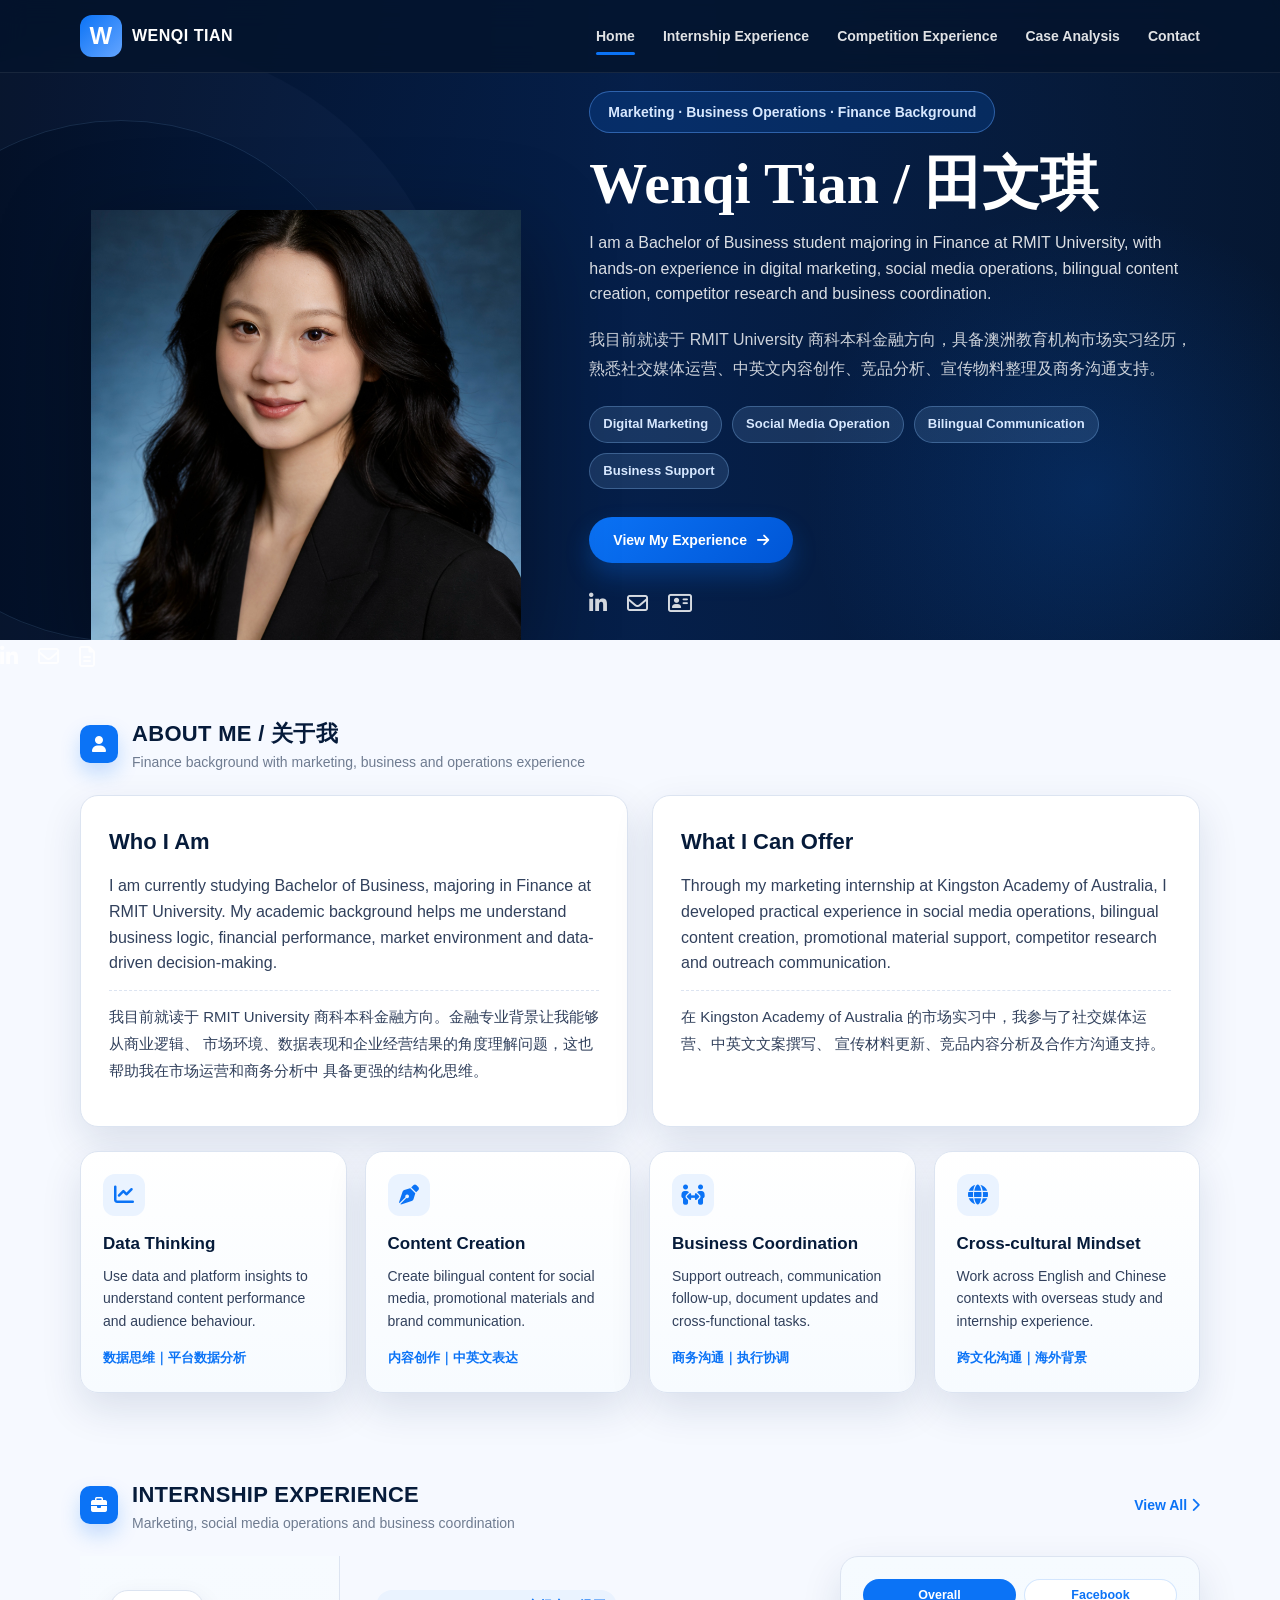
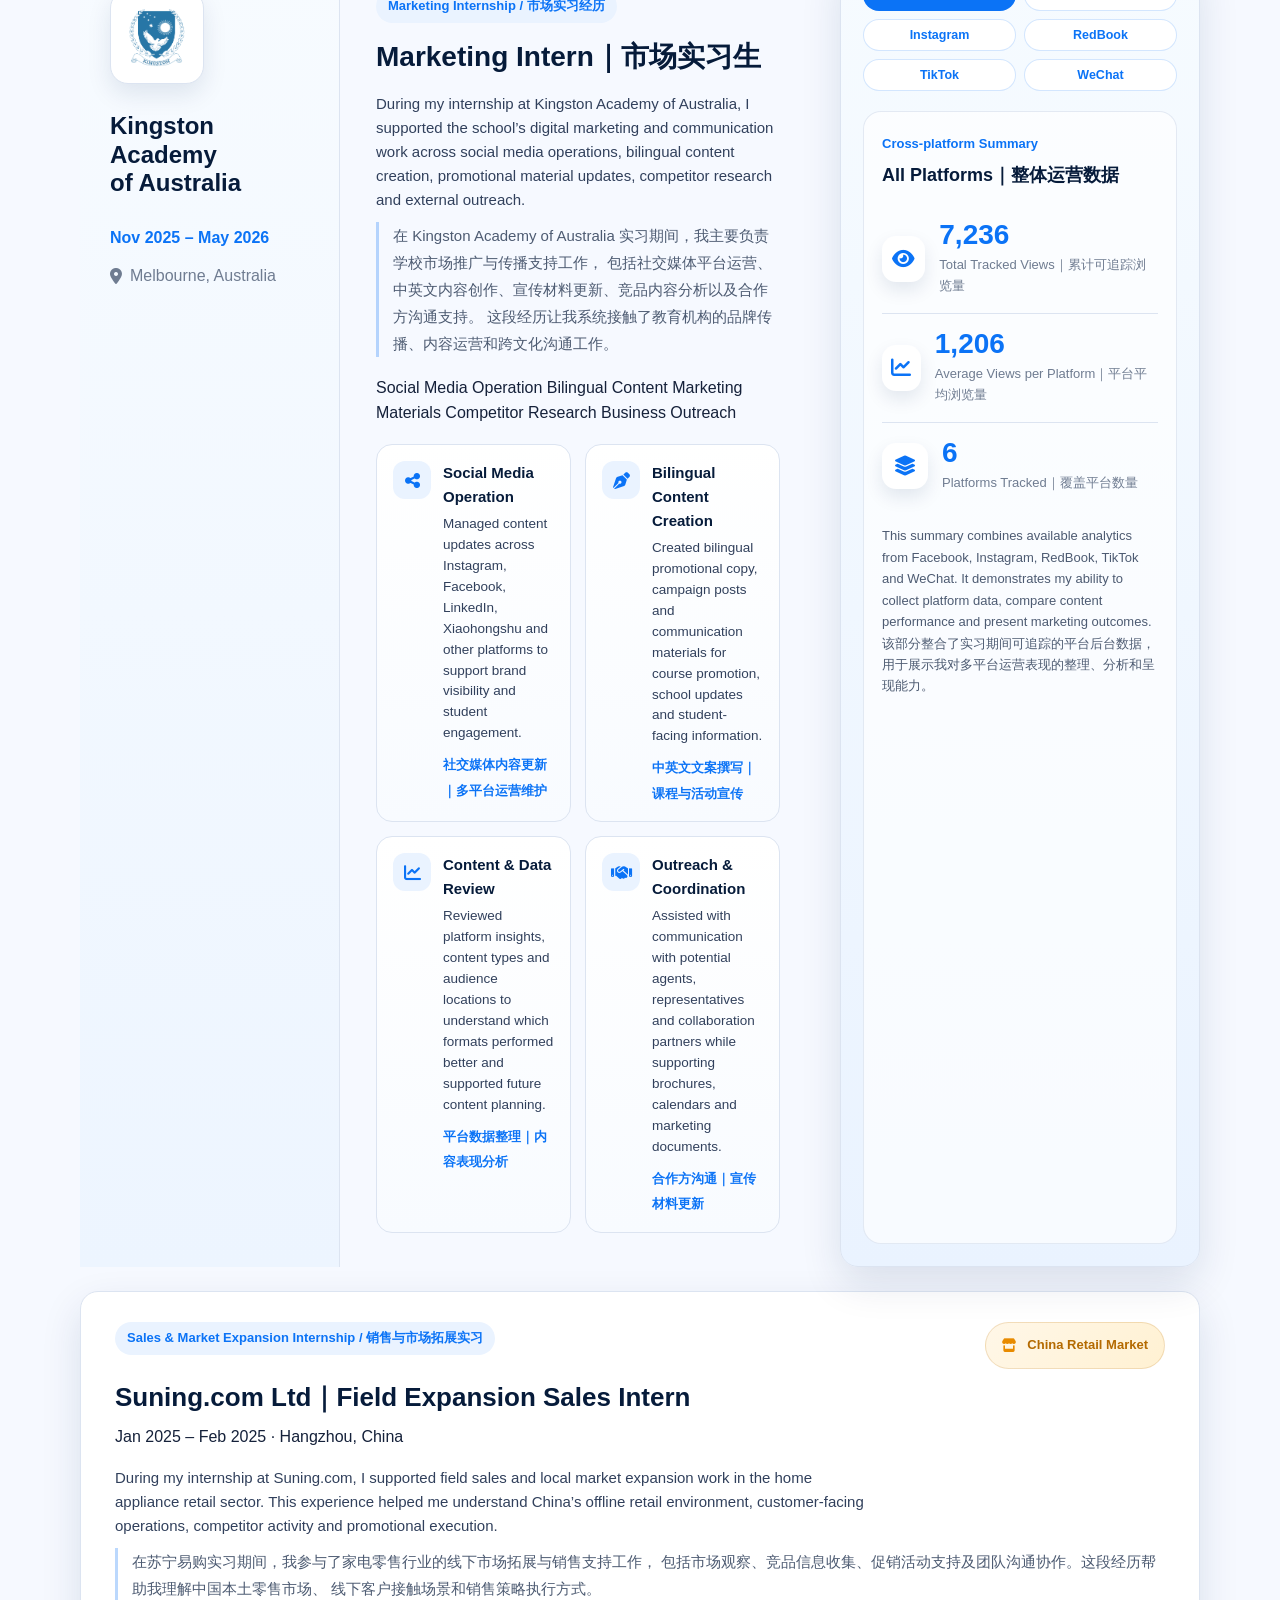
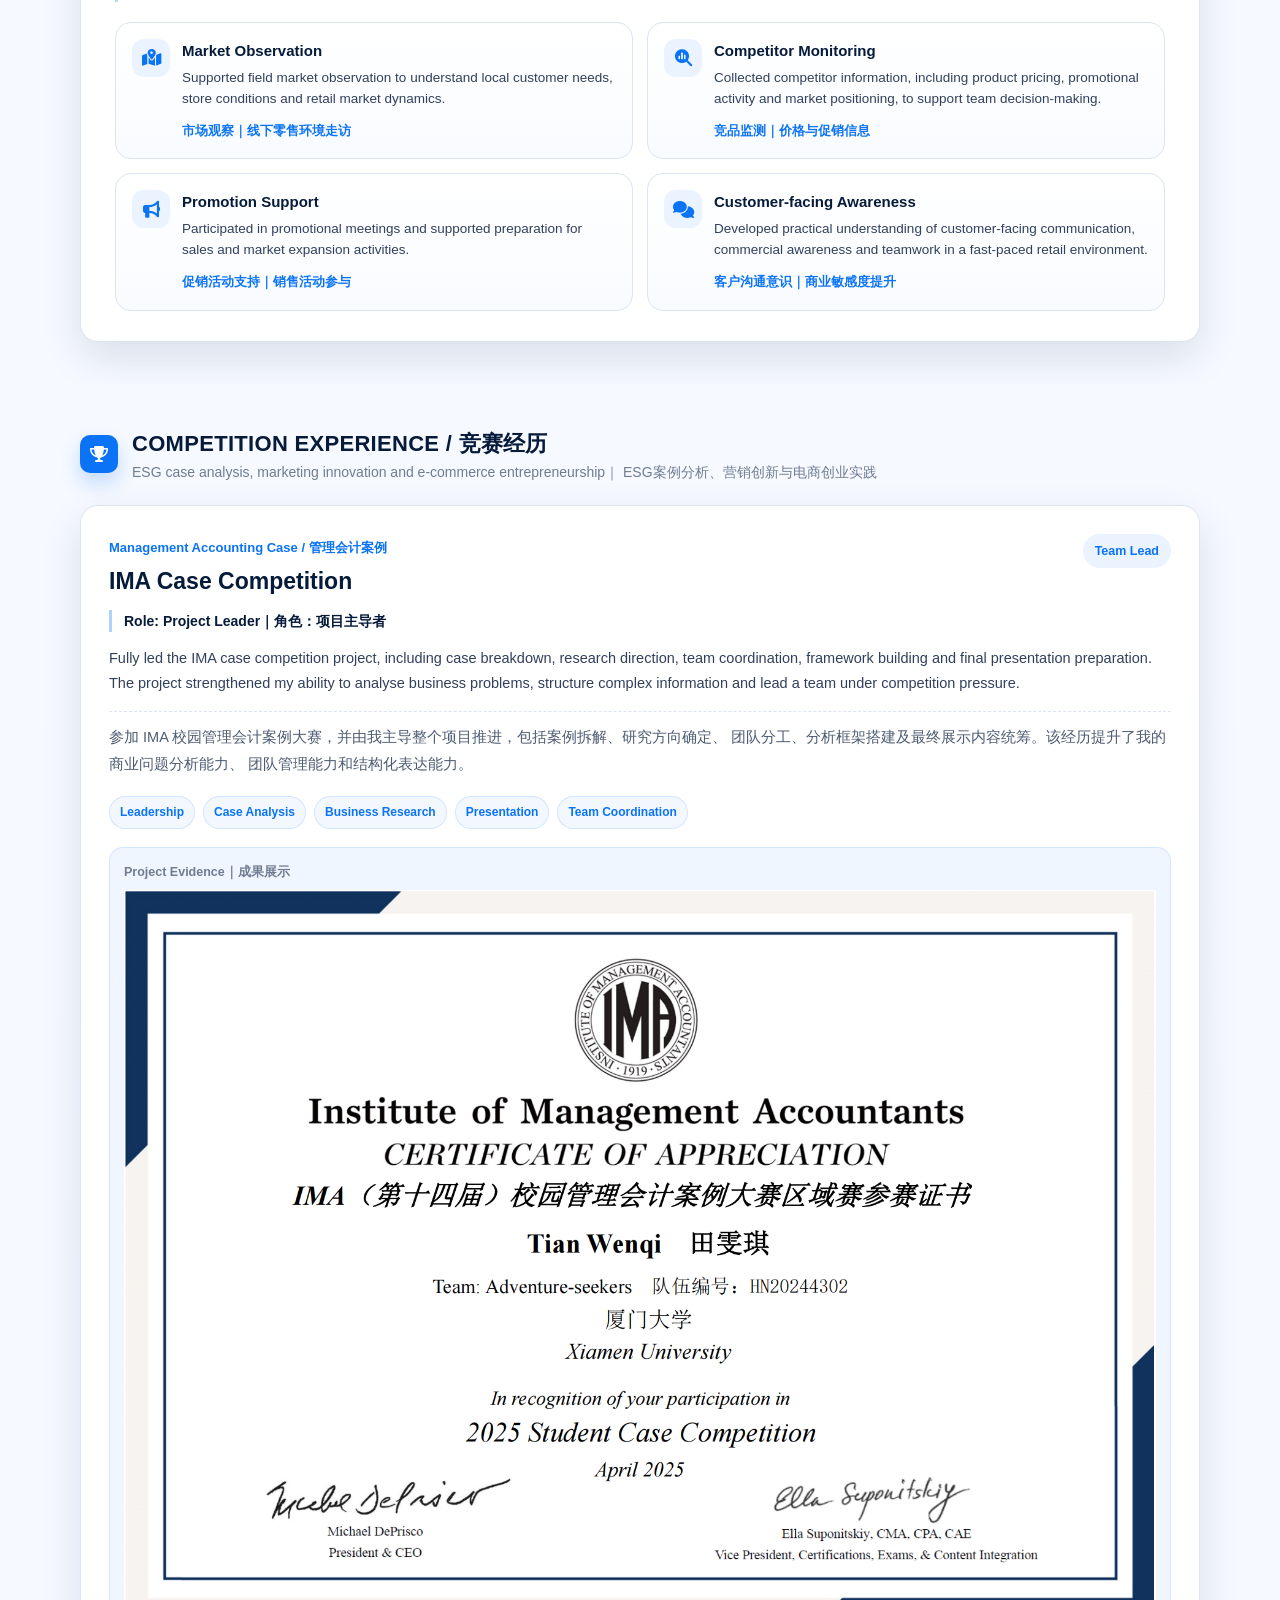
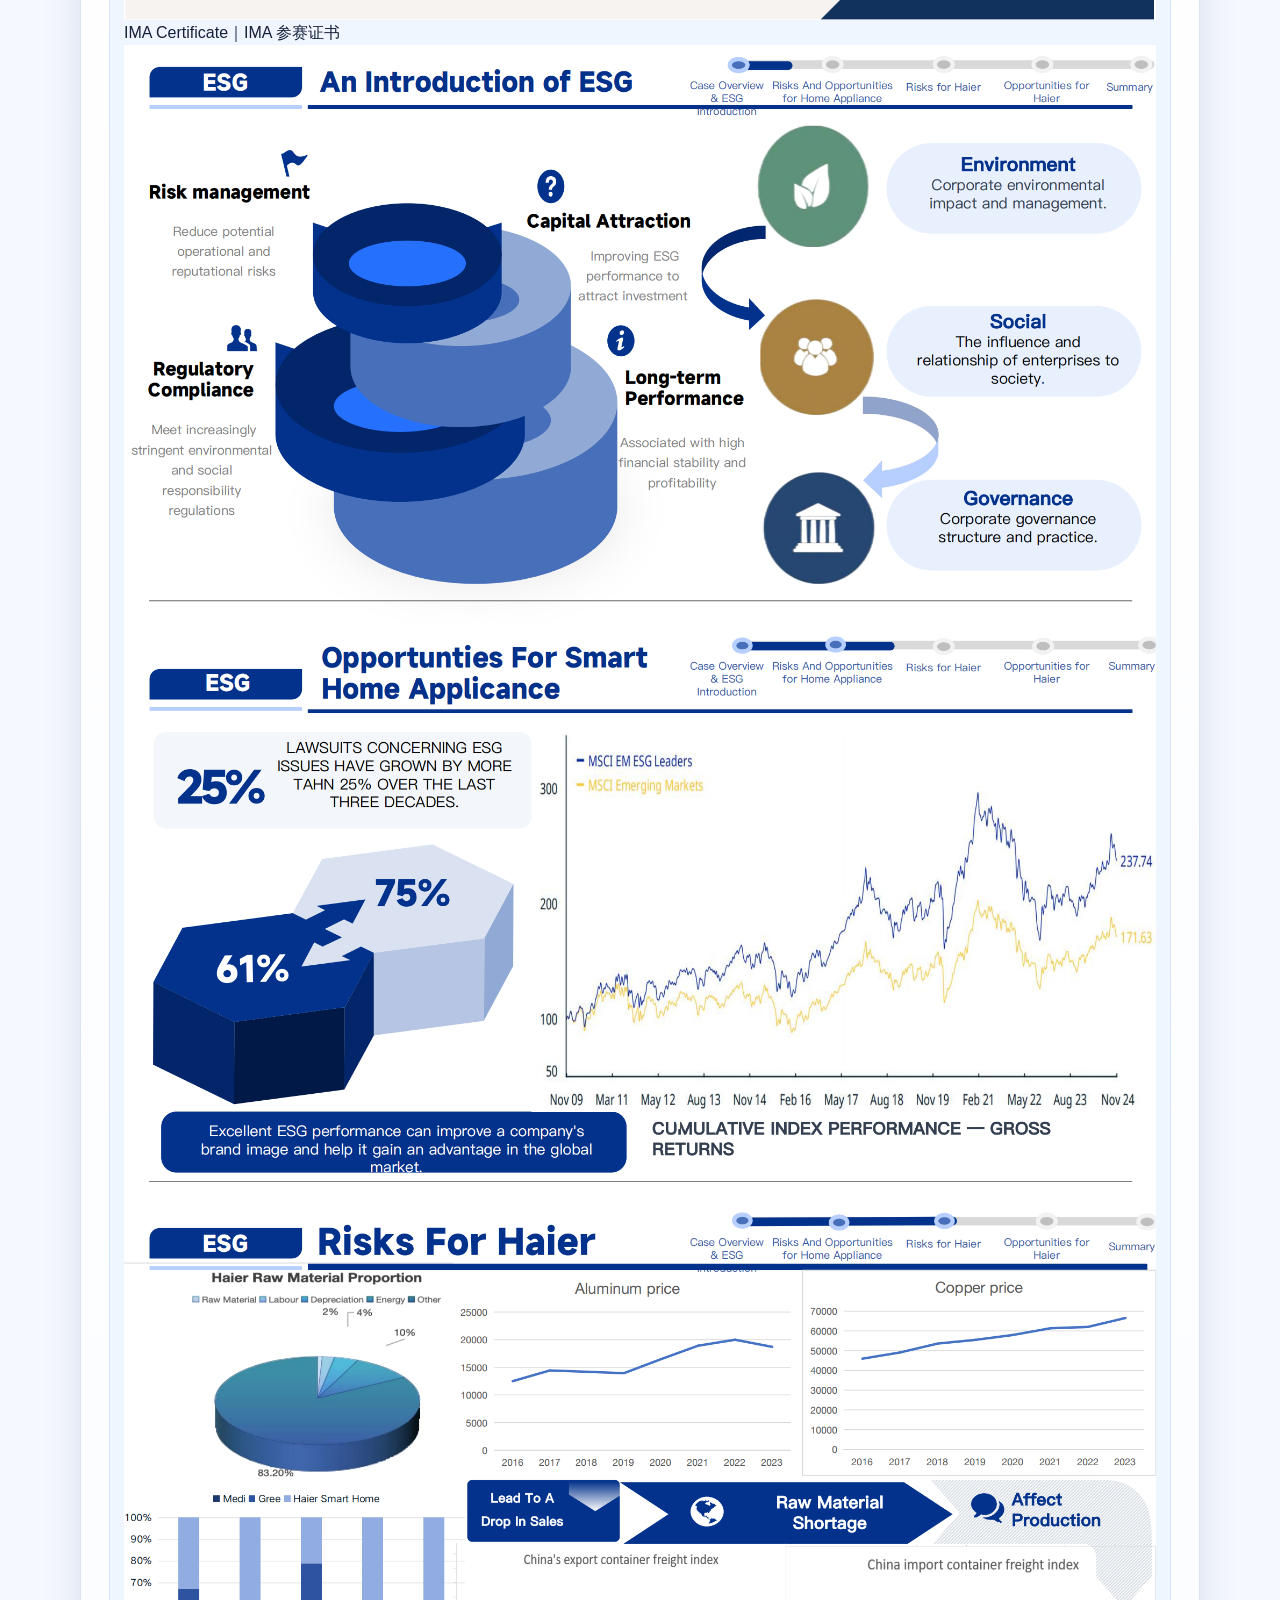
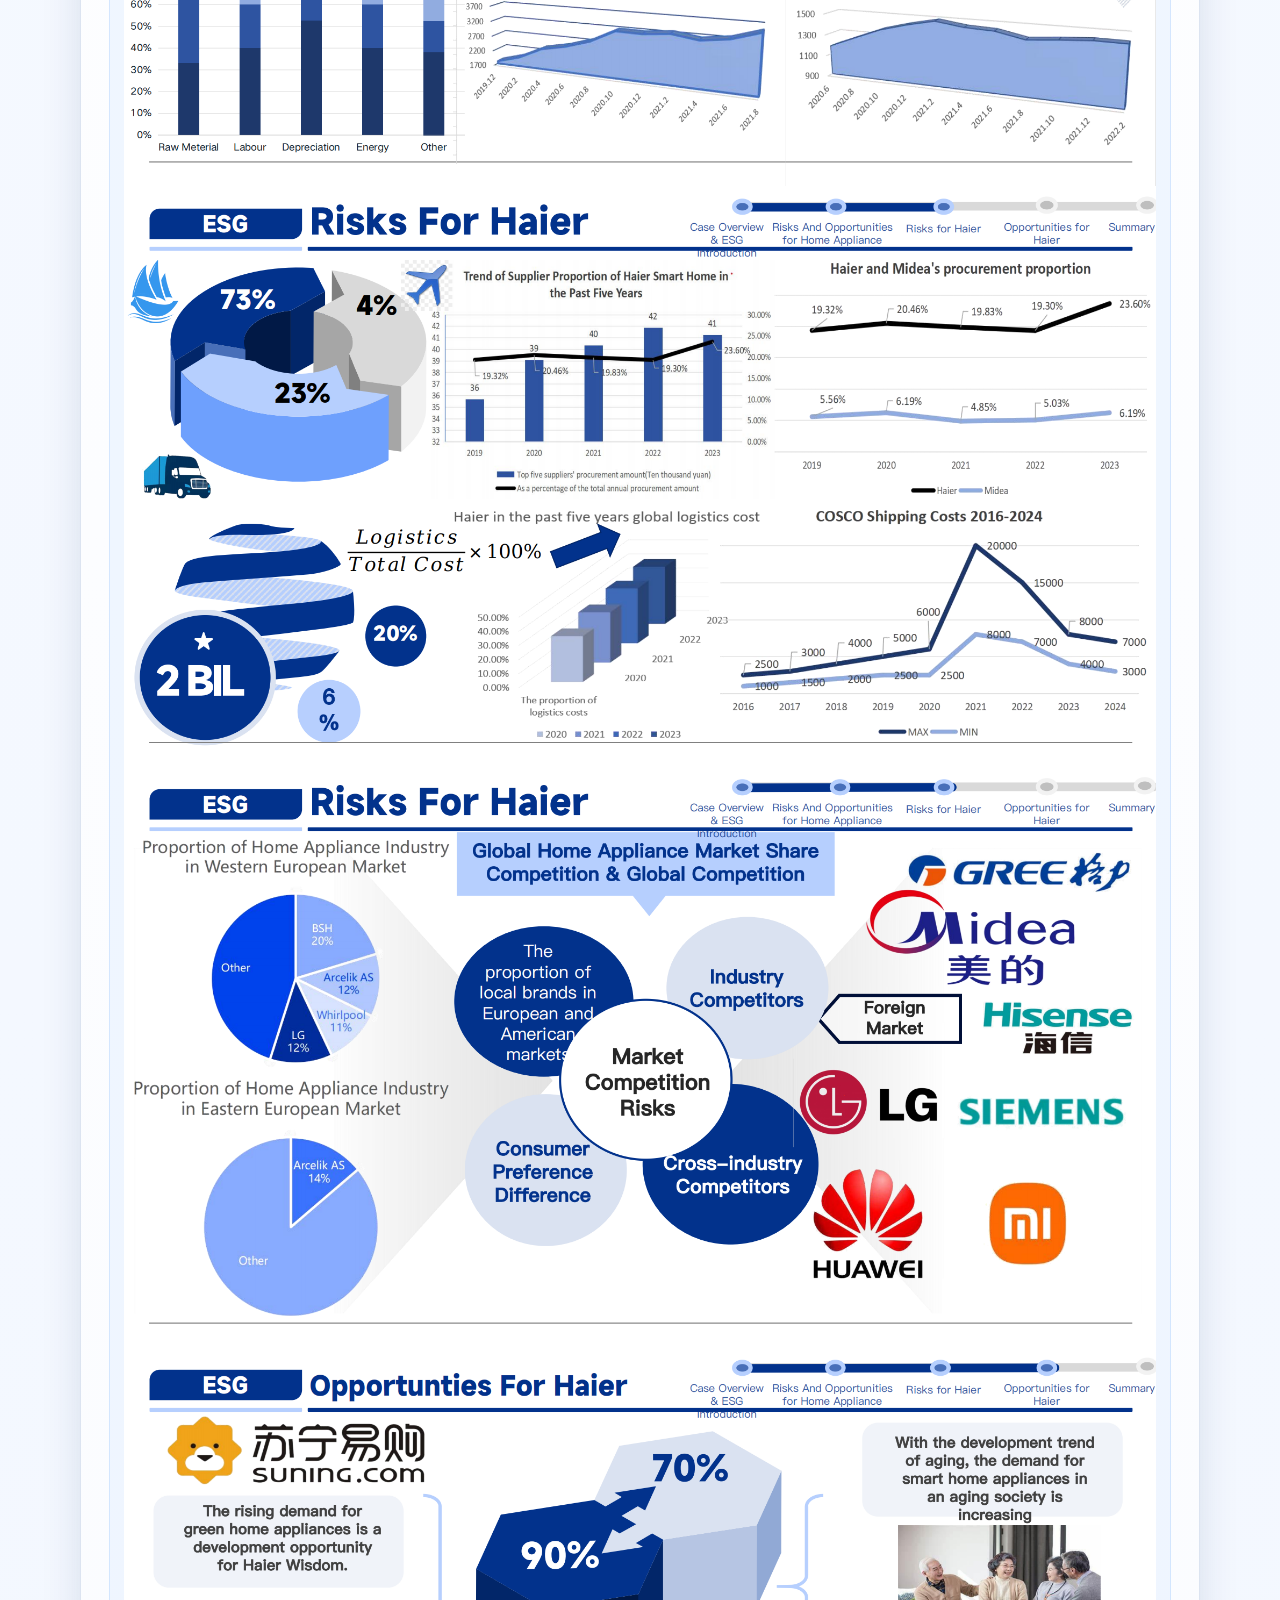
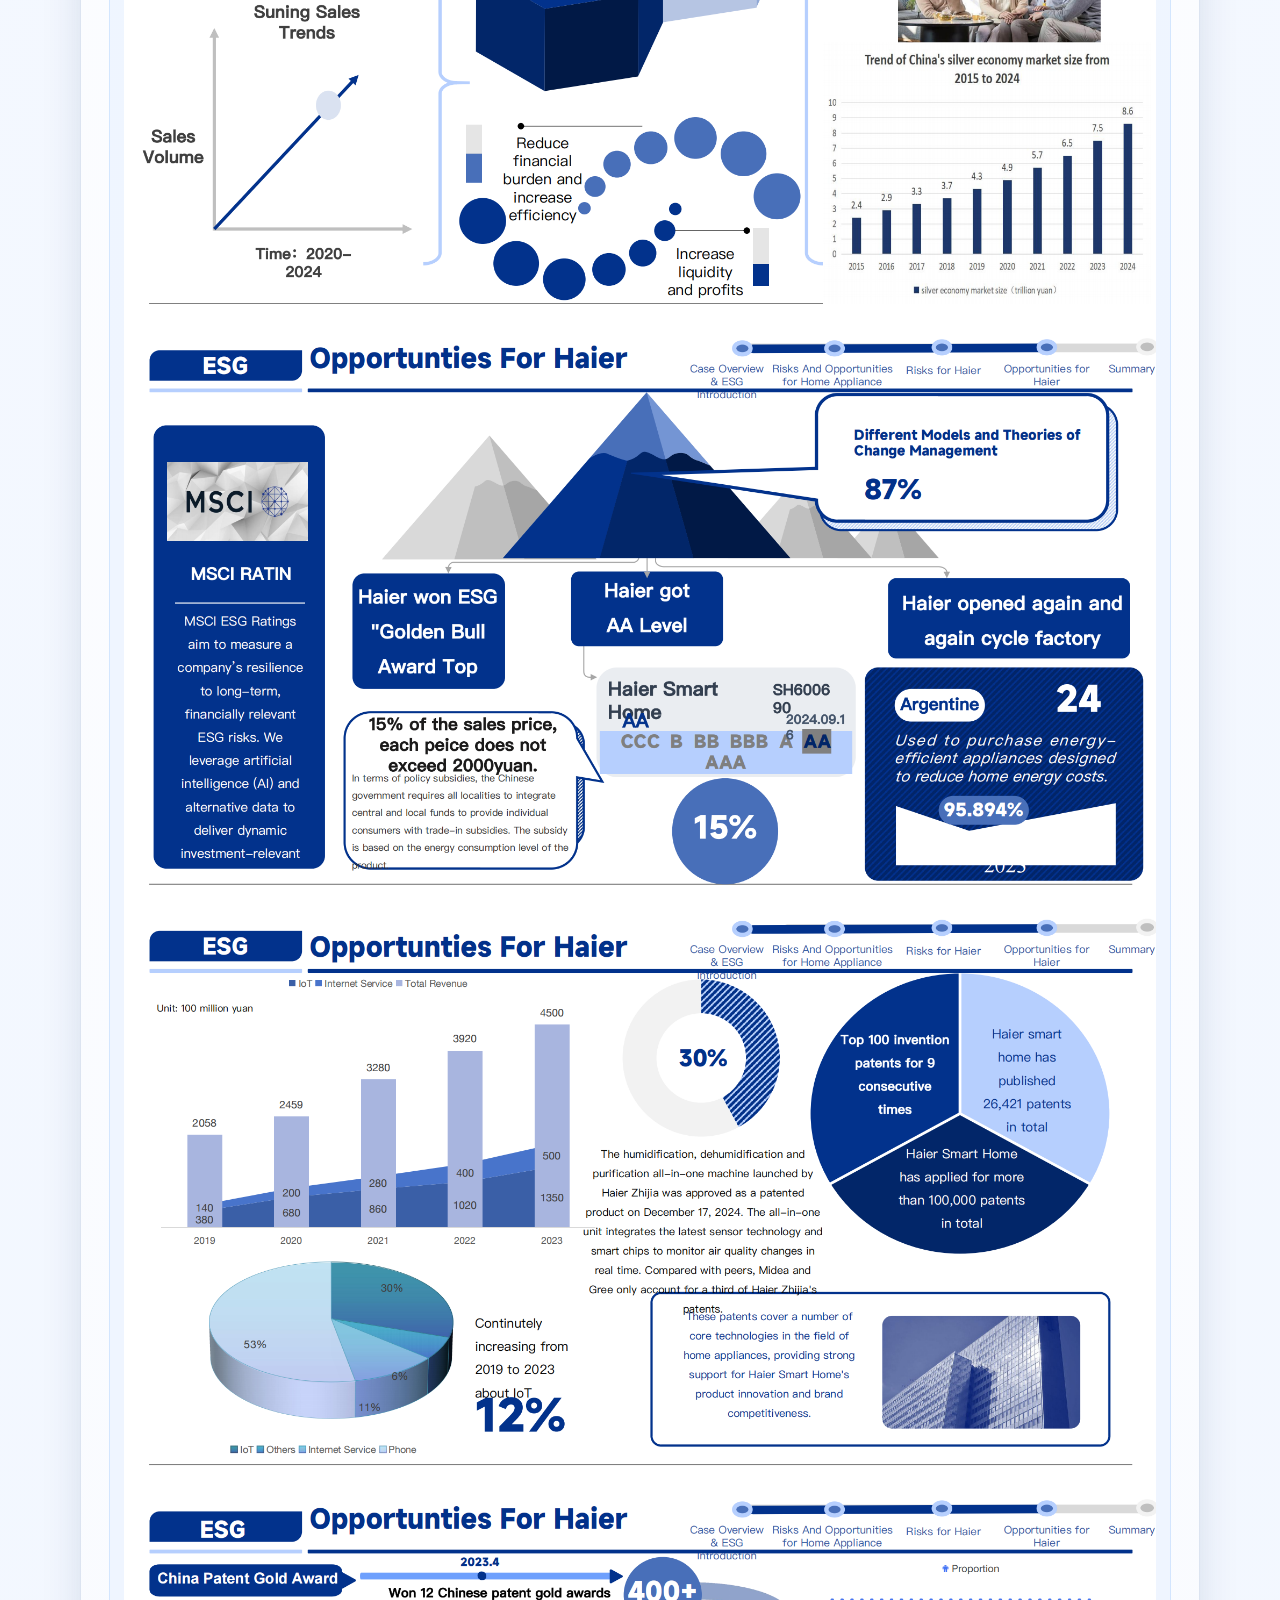
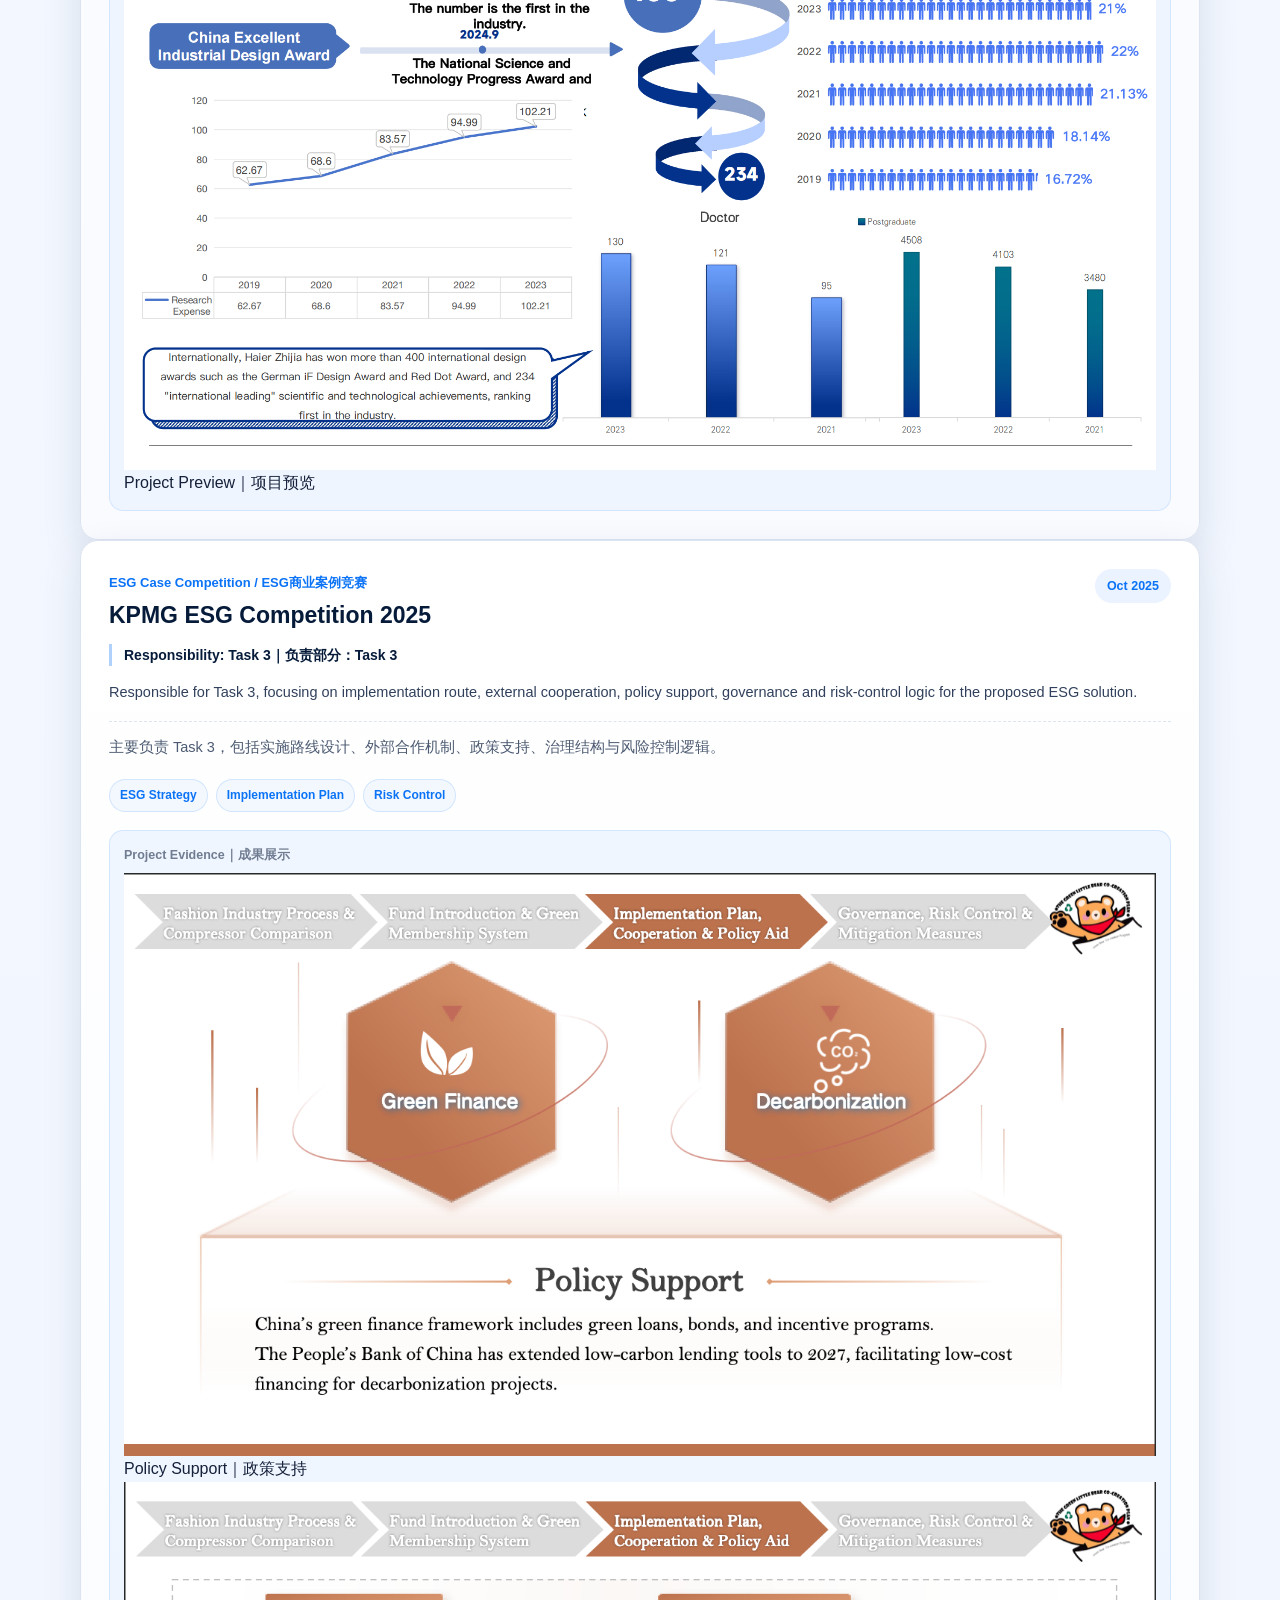
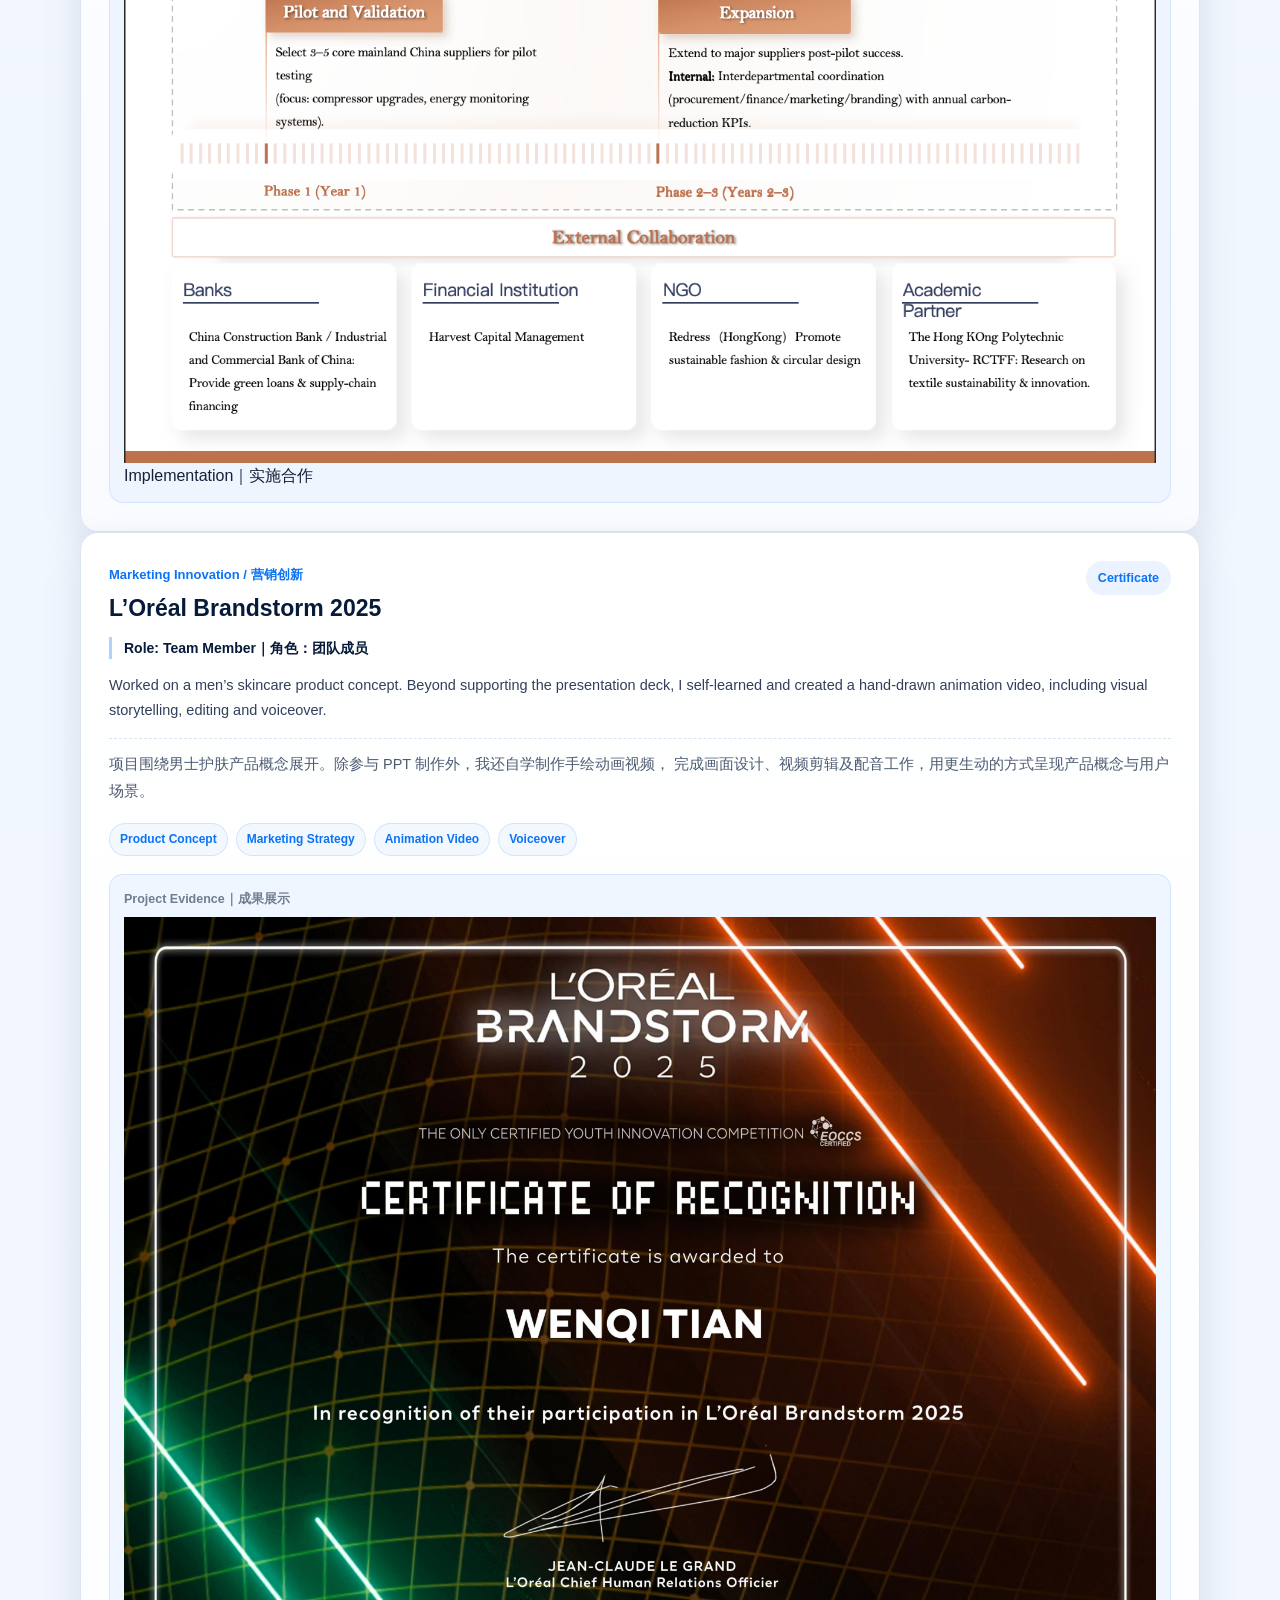
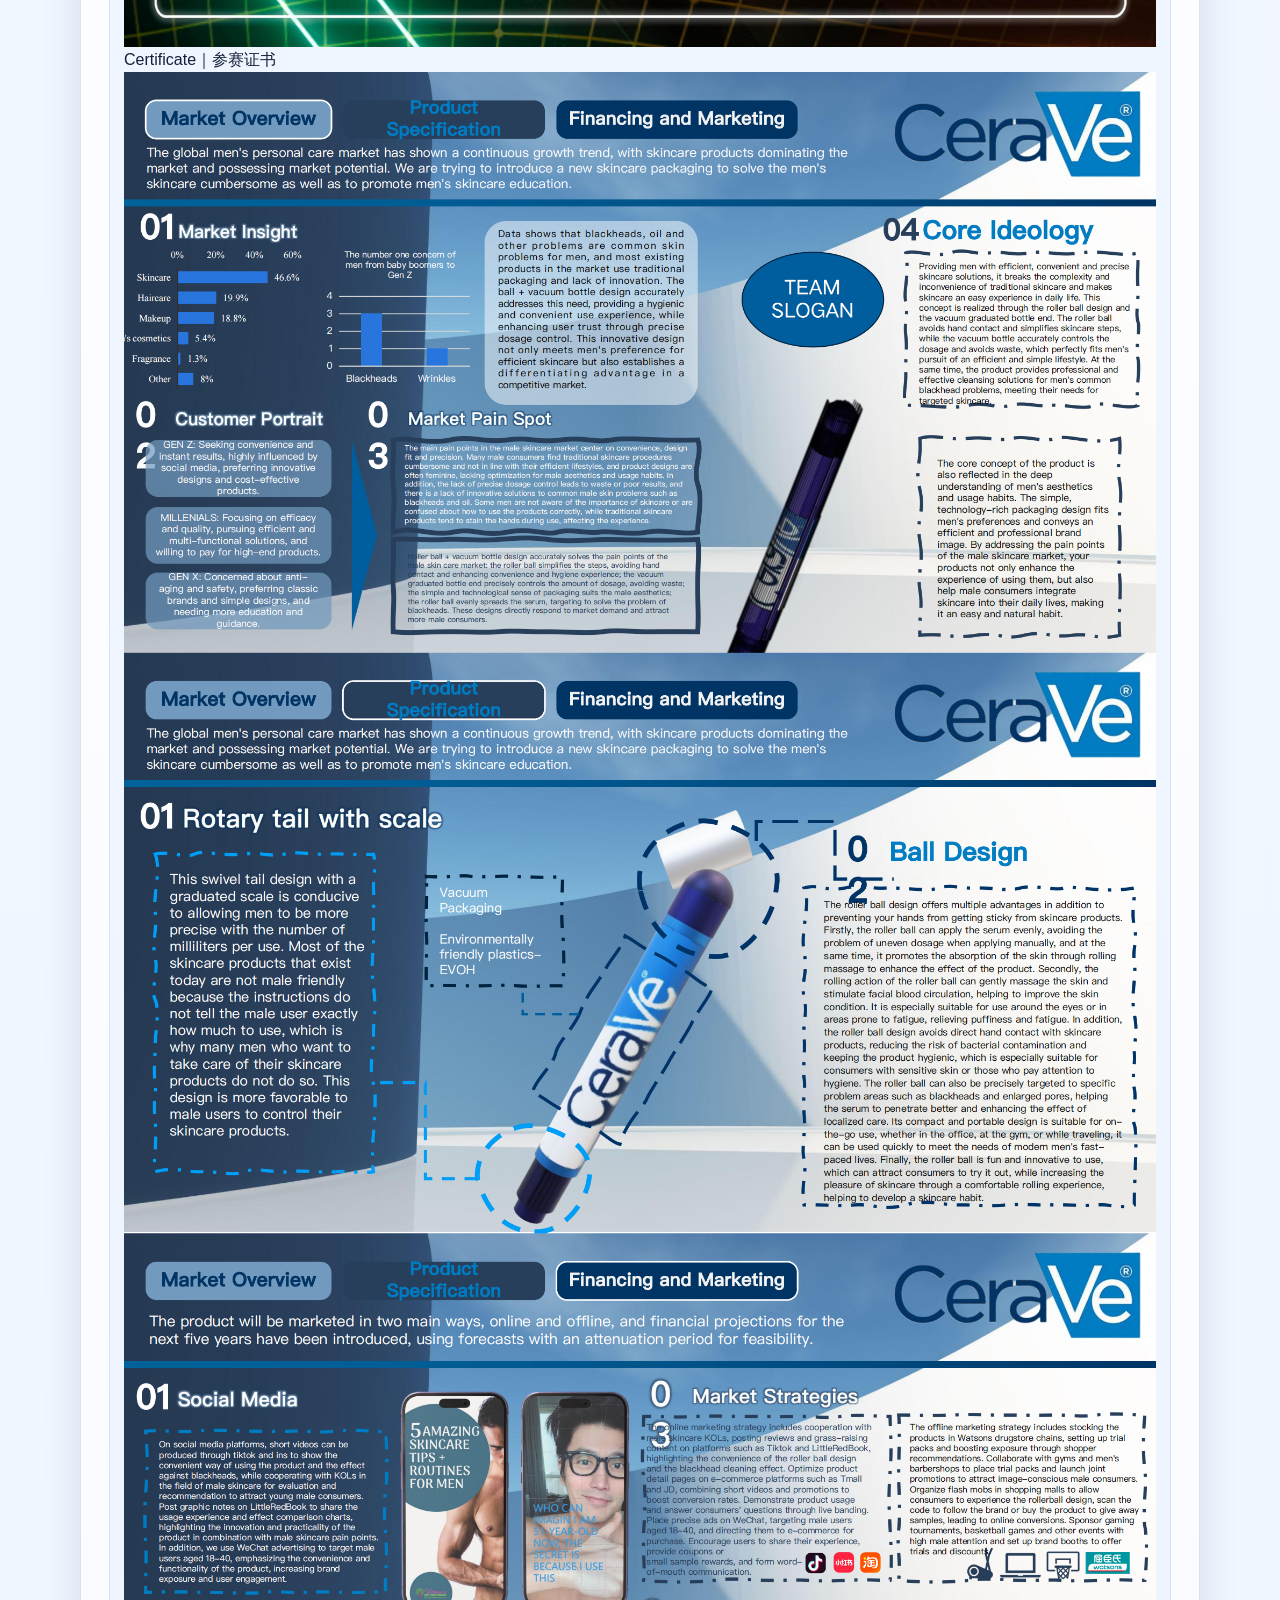
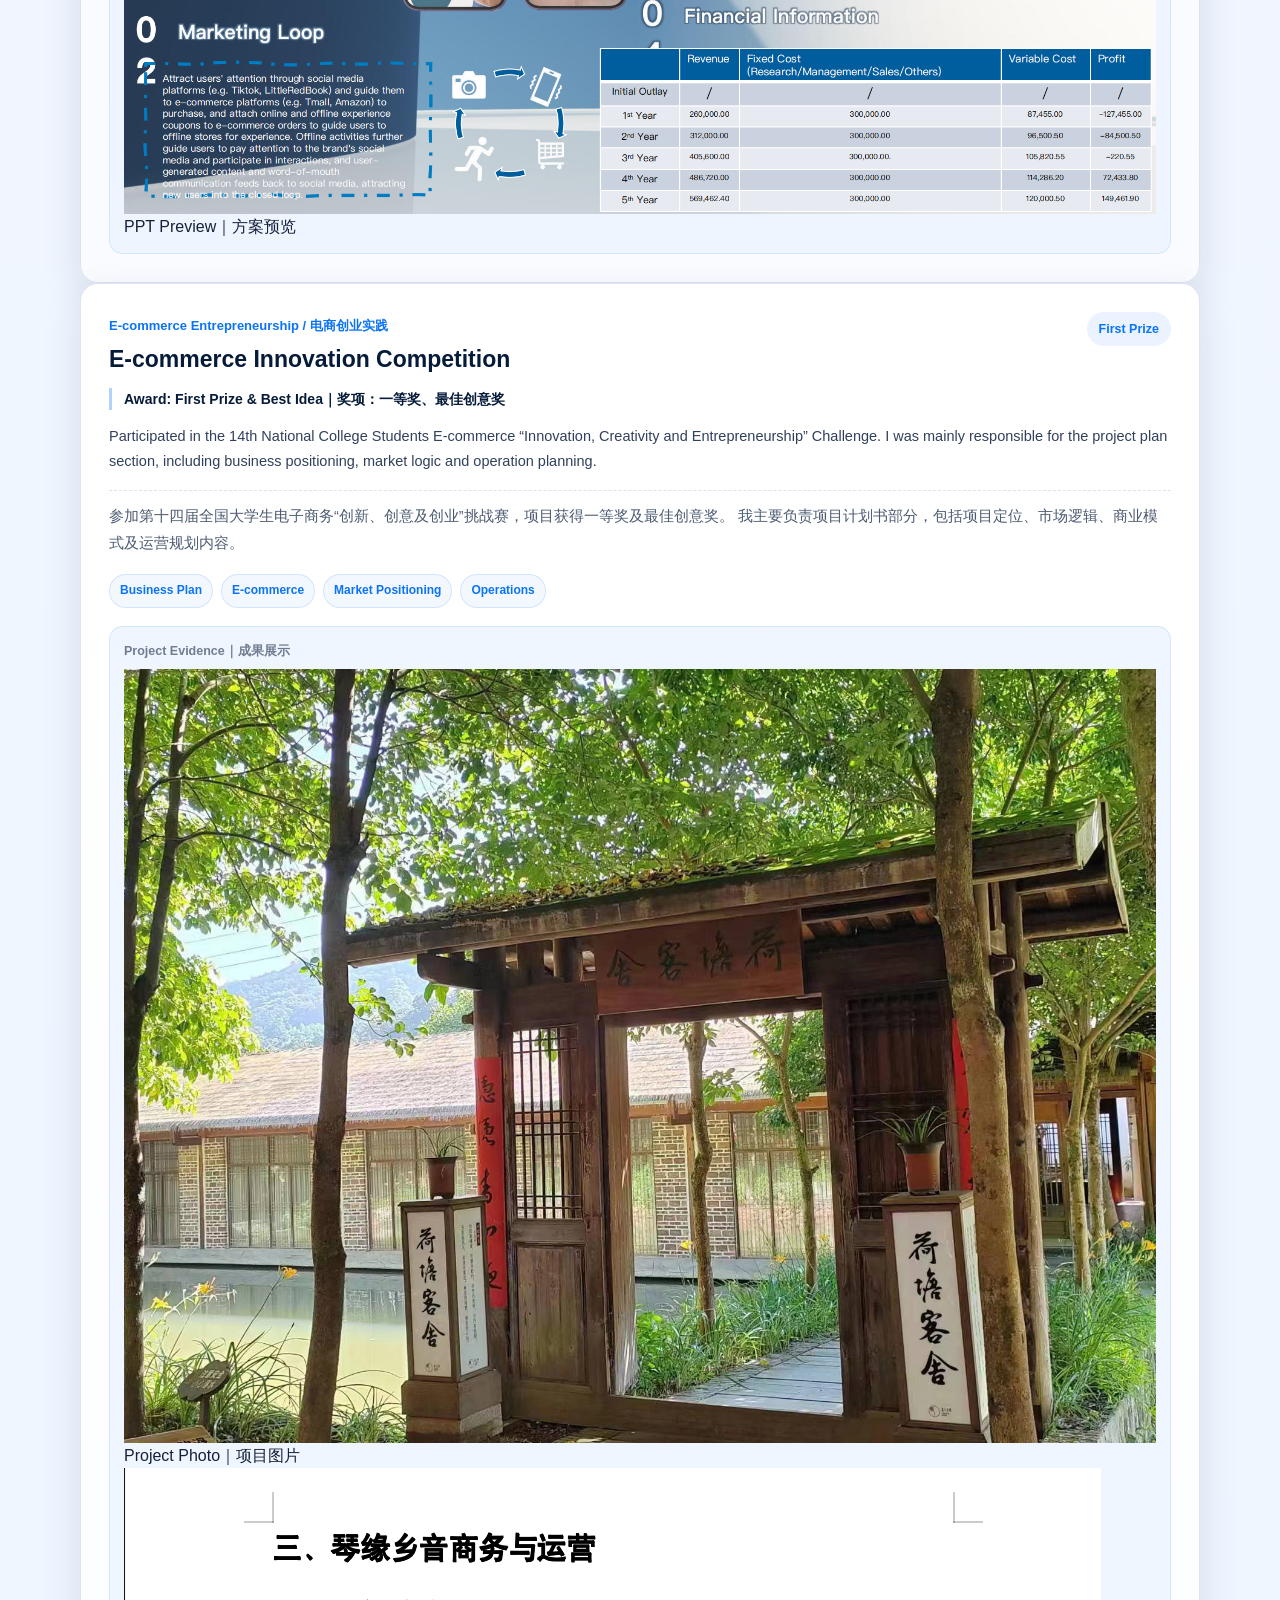
==== commit 3c70f793: "Update index.html" ====
--- a/index.html
+++ b/index.html
@@ -28,7 +28,6 @@
         <a href="#internship" class="nav-link">Internship Experience</a>
         <a href="#competition" class="nav-link">Competition Experience</a>
         <a href="#case-analysis" class="nav-link">Case Analysis</a>
-        <a href="#performance" class="nav-link">Performance</a>
         <a href="#contact" class="nav-link">Contact</a>
       </nav>
 
@@ -669,70 +668,53 @@
   </div>
 </section>
 <!-- ================= CASE ANALYSIS ================= -->
-<section class="section" id="case-analysis">
-  <div class="container">
-    <div class="section-heading with-link">
-      <div class="heading-left">
-        <span class="section-icon"><i class="fa-solid fa-folder"></i></span>
-        <div>
-          <h2>Case Analysis / 案例分析</h2>
-          <p>Selected business cases connecting finance, marketing and strategy｜精选商业案例，连接金融分析、市场洞察与商业策略</p>
-        </div>
-      </div>
-    </div>
-
-    <div class="case-grid minimal-case-grid">
-      <!-- Case 1 -->
-      <article class="case-card minimal-case-card">
-        <div class="case-cover case-cover-blue"></div>
-        <div class="case-content">
-          <span class="case-tag">Finance</span>
-          <h3>Guizhou Moutai Income Statement Analysis</h3>
-          <h4>贵州茅台利润表分析</h4>
-          <button class="case-detail-btn" data-case="moutai">
-            Coming Soon / 查看详情
-          </button>
-        </div>
-      </article>
-
-      <!-- Case 2 -->
-      <article class="case-card minimal-case-card">
-        <div class="case-cover case-cover-green"></div>
-        <div class="case-content">
-          <span class="case-tag">Business</span>
-          <h3>JB Hi-Fi Market Environment Analysis</h3>
-          <h4>JB Hi-Fi 市场环境分析</h4>
-          <button class="case-detail-btn" data-case="jbh">
-            Coming Soon / 查看详情
-          </button>
-        </div>
-      </article>
-
-      <!-- Case 3 -->
-      <article class="case-card minimal-case-card">
-        <div class="case-cover case-cover-orange"></div>
-        <div class="case-content">
-          <span class="case-tag">Finance + Marketing</span>
-          <h3>Mengniu Dairy Performance & Brand Competitiveness Analysis</h3>
-          <h4>蒙牛乳业经营表现与品牌竞争力分析</h4>
-          <button class="case-detail-btn" data-case="mengniu">
-            Coming Soon / 查看详情
-          </button>
-        </div>
-      </article>
-
-      <!-- Case 4 -->
-      <article class="case-card minimal-case-card">
-        <div class="case-cover case-cover-purple"></div>
-        <div class="case-content">
-          <span class="case-tag">Marketing</span>
-          <h3>BYD Australia EV Adoption Communication Strategy</h3>
-          <h4>比亚迪澳洲电动车采用传播策略分析</h4>
-          <button class="case-detail-btn" data-case="byd">
-            Coming Soon / 查看详情
-          </button>
-        </div>
-      </article>
+<article class="case-card minimal-case-card">
+  <div class="case-cover case-cover-blue"></div>
+  <div class="case-content">
+    <span class="case-tag">Finance</span>
+    <h3>Guizhou Moutai Income Statement Analysis</h3>
+    <h4>贵州茅台利润表分析</h4>
+    <a href="moutai.html" class="case-detail-link">
+      Coming Soon / 查看详情
+    </a>
+  </div>
+</article>
+
+<article class="case-card minimal-case-card">
+  <div class="case-cover case-cover-green"></div>
+  <div class="case-content">
+    <span class="case-tag">Business</span>
+    <h3>JB Hi-Fi Market Environment Analysis</h3>
+    <h4>JB Hi-Fi 市场环境分析</h4>
+    <a href="jbh.html" class="case-detail-link">
+      Coming Soon / 查看详情
+    </a>
+  </div>
+</article>
+    
+<article class="case-card minimal-case-card">
+  <div class="case-cover case-cover-orange"></div>
+  <div class="case-content">
+    <span class="case-tag">Finance + Marketing</span>
+    <h3>Mengniu Dairy Performance & Brand Competitiveness Analysis</h3>
+    <h4>蒙牛乳业经营表现与品牌竞争力分析</h4>
+    <a href="mengniu.html" class="case-detail-link">
+      Coming Soon / 查看详情
+    </a>
+  </div>
+</article>
+    
+<article class="case-card minimal-case-card">
+  <div class="case-cover case-cover-purple"></div>
+  <div class="case-content">
+    <span class="case-tag">Marketing</span>
+    <h3>BYD Australia EV Adoption Communication Strategy</h3>
+    <h4>比亚迪澳洲电动车采用传播策略分析</h4>
+    <a href="byd.html" class="case-detail-link">
+      Coming Soon / 查看详情
+    </a>
+  </div>
+</article>
     </div>
   </div>
 </section>
@@ -751,79 +733,6 @@
     </div>
   </div>
 </div>
-    </section>
-
-    <!-- ================= PERFORMANCE SNAPSHOT ================= -->
-    <section class="section alt-section" id="performance">
-      <div class="container">
-        <div class="section-heading">
-          <span class="section-icon"><i class="fa-solid fa-chart-column"></i></span>
-          <div>
-            <h2>Performance Snapshot</h2>
-            <p>Marketing internship data and platform insights</p>
-          </div>
-        </div>
-
-        <div class="metrics-grid">
-          <article class="metric-card">
-            <i class="fa-solid fa-eye"></i>
-            <!-- 需要替换：Meta 主页浏览量 -->
-            <strong>1,085</strong>
-            <span>Page Views</span>
-            <small>+827.4% vs. previous period</small>
-          </article>
-
-          <article class="metric-card">
-            <i class="fa-solid fa-chart-pie"></i>
-            <!-- 需要替换：总浏览量 -->
-            <strong>1,742</strong>
-            <span>Total Views</span>
-            <small>+84% vs. previous period</small>
-          </article>
-
-          <article class="metric-card">
-            <i class="fa-solid fa-globe"></i>
-            <!-- 需要替换：澳洲受众比例 -->
-            <strong>73.3%</strong>
-            <span>Audience from Australia</span>
-            <small>Primary audience location</small>
-          </article>
-
-          <article class="metric-card">
-            <i class="fa-solid fa-comments"></i>
-            <!-- 需要替换：互动量 -->
-            <strong>34</strong>
-            <span>Engagements</span>
-            <small>+100% vs. previous period</small>
-          </article>
-        </div>
-
-        <div class="dashboard-grid">
-          <article class="dashboard-card">
-            <h3>Meta Performance Insight</h3>
-            <!-- 需要替换：上传截图到 assets/meta-performance-1.png -->
-            <img src="assets/meta-performance-1.png" alt="Meta Performance Screenshot" />
-          </article>
-
-          <article class="dashboard-card">
-            <h3>Content Type Analysis</h3>
-            <!-- 需要替换：上传截图到 assets/meta-content-type.png -->
-            <img src="assets/meta-content-type.png" alt="Content Type Screenshot" />
-          </article>
-
-          <article class="dashboard-card">
-            <h3>Audience Location</h3>
-            <!-- 需要替换：上传截图到 assets/meta-audience-location.png -->
-            <img src="assets/meta-audience-location.png" alt="Audience Location Screenshot" />
-          </article>
-
-          <article class="dashboard-card">
-            <h3>LinkedIn Performance</h3>
-            <!-- 需要替换：上传截图到 assets/linkedin-performance.png -->
-            <img src="assets/linkedin-performance.png" alt="LinkedIn Performance Screenshot" />
-          </article>
-        </div>
-      </div>
     </section>
 
     <!-- ================= CONTACT ================= -->
--- a/style.css
+++ b/style.css
@@ -1433,3 +1433,550 @@
     height: 190px;
   }
 }
+/* ================= CASE ANALYSIS MINIMAL CARDS ================= */
+.minimal-case-grid {
+  display: grid;
+  grid-template-columns: repeat(4, 1fr);
+  gap: 26px;
+}
+
+.minimal-case-card {
+  overflow: hidden;
+  background: #ffffff;
+  border: 1px solid var(--border);
+  border-radius: var(--radius);
+  box-shadow: var(--shadow);
+  transition: transform 0.25s ease, box-shadow 0.25s ease;
+}
+
+.minimal-case-card:hover {
+  transform: translateY(-6px);
+  box-shadow: 0 18px 34px rgba(13, 42, 88, 0.14);
+}
+
+.case-cover {
+  height: 150px;
+  background-size: 200% 200%;
+}
+
+.case-cover-blue {
+  background: linear-gradient(135deg, #dceaff, #b9cff0);
+}
+
+.case-cover-green {
+  background: linear-gradient(135deg, #e4f7ec, #bfe5cf);
+}
+
+.case-cover-orange {
+  background: linear-gradient(135deg, #fff0df, #ffd1aa);
+}
+
+.case-cover-purple {
+  background: linear-gradient(135deg, #efe7ff, #d5c5ff);
+}
+
+.case-content {
+  padding: 24px;
+}
+
+.case-tag {
+  display: inline-flex;
+  padding: 8px 15px;
+  border-radius: 999px;
+  background: var(--blue);
+  color: #ffffff;
+  font-size: 13px;
+  font-weight: 800;
+  margin-bottom: 18px;
+}
+
+.case-content h3 {
+  color: var(--navy);
+  font-size: 21px;
+  line-height: 1.32;
+  margin-bottom: 8px;
+}
+
+.case-content h4 {
+  color: #4d5b72;
+  font-size: 16px;
+  line-height: 1.45;
+  margin-bottom: 22px;
+}
+
+.case-detail-btn {
+  border: none;
+  background: transparent;
+  color: var(--blue);
+  font-size: 15px;
+  font-weight: 900;
+  cursor: pointer;
+  padding: 0;
+}
+
+.case-detail-btn:hover {
+  text-decoration: underline;
+}/* ================= CASE DETAIL PAGE - CLEAN PORTFOLIO STYLE ================= */
+
+/* 整体背景 */
+.case-page {
+  background: #f3f7ff;
+  min-height: 100vh;
+  padding-top: 96px;
+}
+
+/* 页面主体宽度更像截图里的白色卡片 */
+.case-page-hero,
+.case-page-content {
+  padding-left: 0;
+  padding-right: 0;
+}
+
+.case-page .container {
+  max-width: 1120px;
+}
+
+/* 顶部返回链接做成 breadcrumb 感觉 */
+.back-link {
+  display: inline-flex;
+  align-items: center;
+  gap: 8px;
+  color: #66758f;
+  font-size: 14px;
+  font-weight: 700;
+  text-decoration: none;
+  margin-bottom: 18px;
+}
+
+.back-link i {
+  color: var(--blue);
+}
+
+.back-link:hover {
+  color: var(--blue);
+  text-decoration: none;
+}
+
+/* 顶部标题卡片：更像图片里的作品集详情页 */
+.case-page-header {
+  position: relative;
+  padding: 34px 38px 34px 270px;
+  background: #ffffff;
+  border: 1px solid rgba(11, 115, 246, 0.12);
+  border-radius: 26px 26px 0 0;
+  box-shadow: none;
+  min-height: 210px;
+}
+
+/* 左侧模拟项目封面图区域 */
+.case-page-header::before {
+  content: "";
+  position: absolute;
+  left: 38px;
+  top: 34px;
+  width: 185px;
+  height: 145px;
+  border-radius: 16px;
+  background:
+    linear-gradient(rgba(5, 22, 52, 0.25), rgba(5, 22, 52, 0.25)),
+    url("1.1.png");
+  background-size: cover;
+  background-position: center;
+  box-shadow: 0 10px 24px rgba(13, 42, 88, 0.12);
+}
+
+/* 标签 */
+.case-detail-label {
+  display: inline-flex;
+  padding: 8px 17px;
+  border-radius: 999px;
+  background: var(--blue);
+  color: #ffffff;
+  font-size: 13px;
+  font-weight: 900;
+  margin-bottom: 16px;
+}
+
+/* 标题 */
+.case-page-header h1 {
+  color: var(--navy);
+  font-size: 34px;
+  line-height: 1.18;
+  margin: 0 0 8px;
+  letter-spacing: -0.5px;
+}
+
+.case-page-header h2 {
+  color: var(--navy);
+  font-size: 25px;
+  line-height: 1.3;
+  margin-bottom: 0;
+}
+
+/* 顶部概述文字先隐藏，让页面更像你图里的简洁标题区 */
+.case-page-header p {
+  display: none;
+}
+
+/* 内容大白卡片 */
+.case-page-content {
+  padding: 0 0 70px;
+}
+
+.case-page-grid {
+  display: block;
+  background: #ffffff;
+  border: 1px solid rgba(11, 115, 246, 0.12);
+  border-top: none;
+  border-radius: 0 0 26px 26px;
+  padding: 0 38px 38px;
+  box-shadow: 0 18px 45px rgba(13, 42, 88, 0.10);
+}
+
+.case-page-main {
+  display: block;
+}
+
+/* 每一个模块做成横向信息行 */
+.case-detail-section {
+  position: relative;
+  display: grid;
+  grid-template-columns: 72px 230px minmax(0, 1fr);
+  column-gap: 24px;
+  align-items: start;
+  background: #ffffff;
+  border: none;
+  border-radius: 0;
+  box-shadow: none;
+  padding: 34px 0;
+  margin: 0;
+  border-bottom: 1px solid rgba(13, 42, 88, 0.10);
+}
+
+/* 左侧 icon 方块 */
+.case-detail-section::before {
+  content: "\f15c";
+  font-family: "Font Awesome 6 Free";
+  font-weight: 900;
+  width: 58px;
+  height: 58px;
+  border-radius: 16px;
+  background: #eaf3ff;
+  color: var(--blue);
+  display: flex;
+  align-items: center;
+  justify-content: center;
+  font-size: 24px;
+  box-shadow: inset 0 0 0 1px rgba(11, 115, 246, 0.10);
+}
+
+/* 不同模块的图标 */
+.case-page-main .case-detail-section:nth-child(1)::before {
+  content: "\f15c";
+}
+
+.case-page-main .case-detail-section:nth-child(2)::before {
+  content: "\f201";
+}
+
+.case-page-main .case-detail-section:nth-child(3)::before {
+  content: "\f140";
+}
+
+.case-page-main .case-detail-section:nth-child(4)::before {
+  content: "\f03e";
+}
+
+/* 模块标题放在第二列 */
+.case-detail-section h3 {
+  grid-column: 2;
+  color: var(--navy);
+  font-size: 21px;
+  line-height: 1.35;
+  margin: 0;
+}
+
+/* 让英文中文标题自动更有层次 */
+.case-detail-section h3::first-line {
+  font-weight: 900;
+}
+
+/* 列表和正文放在第三列 */
+.case-detail-section .case-detail-list,
+.case-detail-section p,
+.case-detail-section .case-preview-grid {
+  grid-column: 3;
+}
+
+/* 列表样式 */
+.case-detail-list {
+  display: grid;
+  gap: 10px;
+  margin: 0;
+  padding: 0;
+  list-style: none;
+}
+
+.case-detail-list li {
+  position: relative;
+  padding: 0 0 0 20px;
+  background: transparent;
+  border: none;
+  border-radius: 0;
+  color: #2f3b52;
+  font-size: 15.5px;
+  line-height: 1.75;
+}
+
+.case-detail-list li::before {
+  content: "•";
+  position: absolute;
+  left: 0;
+  top: 0;
+  color: var(--blue);
+  font-weight: 900;
+}
+
+/* 分析重点文字 */
+.case-detail-section p {
+  color: #2f3b52;
+  font-size: 15.5px;
+  line-height: 1.85;
+  margin: 0 0 10px;
+}
+
+/* 预览材料：改成横向小缩略图 */
+.case-page .case-preview-grid {
+  display: grid;
+  grid-template-columns: repeat(4, 1fr);
+  gap: 14px;
+}
+
+.case-preview-item {
+  background: #ffffff;
+  border: 1px solid rgba(11, 115, 246, 0.14);
+  border-radius: 14px;
+  overflow: hidden;
+  box-shadow: 0 8px 18px rgba(13, 42, 88, 0.08);
+}
+
+.case-preview-item img {
+  width: 100%;
+  height: 118px;
+  object-fit: cover;
+  object-position: top;
+  display: block;
+}
+
+.case-preview-caption {
+  padding: 9px 8px;
+  color: var(--blue);
+  font-size: 12px;
+  font-weight: 900;
+  line-height: 1.35;
+  text-align: center;
+  background: #f7fbff;
+}
+
+/* 右侧 sidebar 改成底部横向模块 */
+.case-page-sidebar {
+  position: static;
+  display: block;
+}
+
+.case-sidebar-card {
+  display: grid;
+  grid-template-columns: 72px 230px minmax(0, 1fr);
+  column-gap: 24px;
+  align-items: start;
+  background: #ffffff;
+  border: none;
+  border-radius: 0;
+  box-shadow: none;
+  padding: 34px 0;
+  border-bottom: 1px solid rgba(13, 42, 88, 0.10);
+}
+
+/* sidebar icon */
+.case-sidebar-card::before {
+  content: "\f007";
+  font-family: "Font Awesome 6 Free";
+  font-weight: 900;
+  width: 58px;
+  height: 58px;
+  border-radius: 16px;
+  background: #eaf3ff;
+  color: var(--blue);
+  display: flex;
+  align-items: center;
+  justify-content: center;
+  font-size: 24px;
+  box-shadow: inset 0 0 0 1px rgba(11, 115, 246, 0.10);
+}
+
+.case-sidebar-card:nth-child(2)::before {
+  content: "\f0eb";
+}
+
+.case-sidebar-card h3 {
+  grid-column: 2;
+  color: var(--navy);
+  font-size: 21px;
+  line-height: 1.35;
+  margin: 0;
+}
+
+.case-sidebar-card p,
+.case-sidebar-card .case-skill-tags {
+  grid-column: 3;
+}
+
+/* 技能标签 */
+.case-skill-tags {
+  display: flex;
+  flex-wrap: wrap;
+  gap: 12px;
+}
+
+.case-skill-tags span {
+  display: inline-flex;
+  padding: 10px 16px;
+  border-radius: 999px;
+  background: #eef6ff;
+  color: var(--blue);
+  border: none;
+  font-size: 13px;
+  font-weight: 900;
+}
+
+.case-sidebar-card p {
+  color: #2f3b52;
+  font-size: 15px;
+  line-height: 1.8;
+  margin: 0 0 10px;
+}
+
+/* 关闭按钮效果：如果你后面加 X，可直接适配 */
+.case-page-close {
+  position: fixed;
+  top: 112px;
+  right: 38px;
+  width: 42px;
+  height: 42px;
+  border-radius: 50%;
+  background: #ffffff;
+  color: var(--navy);
+  border: 1px solid rgba(13, 42, 88, 0.12);
+  box-shadow: 0 8px 20px rgba(13, 42, 88, 0.12);
+  display: flex;
+  align-items: center;
+  justify-content: center;
+}
+
+/* 响应式 */
+@media (max-width: 980px) {
+  .case-page-header {
+    padding: 30px;
+  }
+
+  .case-page-header::before {
+    position: static;
+    display: block;
+    width: 100%;
+    height: 220px;
+    margin-bottom: 22px;
+  }
+
+  .case-page-grid {
+    padding: 0 28px 34px;
+  }
+
+  .case-detail-section,
+  .case-sidebar-card {
+    grid-template-columns: 64px 1fr;
+    row-gap: 14px;
+  }
+
+  .case-detail-section h3,
+  .case-sidebar-card h3 {
+    grid-column: 2;
+  }
+
+  .case-detail-section .case-detail-list,
+  .case-detail-section p,
+  .case-detail-section .case-preview-grid,
+  .case-sidebar-card p,
+  .case-sidebar-card .case-skill-tags {
+    grid-column: 1 / -1;
+  }
+
+  .case-page .case-preview-grid {
+    grid-template-columns: repeat(2, 1fr);
+  }
+}
+
+@media (max-width: 620px) {
+  .case-page {
+    padding-top: 76px;
+  }
+
+  .case-page-hero {
+    padding-top: 28px;
+  }
+
+  .case-page-header {
+    padding: 22px;
+    border-radius: 20px 20px 0 0;
+  }
+
+  .case-page-header h1 {
+    font-size: 26px;
+  }
+
+  .case-page-header h2 {
+    font-size: 21px;
+  }
+
+  .case-page-grid {
+    padding: 0 20px 28px;
+    border-radius: 0 0 20px 20px;
+  }
+
+  .case-detail-section,
+  .case-sidebar-card {
+    grid-template-columns: 1fr;
+    padding: 26px 0;
+  }
+
+  .case-detail-section::before,
+  .case-sidebar-card::before {
+    width: 52px;
+    height: 52px;
+  }
+
+  .case-detail-section h3,
+  .case-sidebar-card h3,
+  .case-detail-section .case-detail-list,
+  .case-detail-section p,
+  .case-detail-section .case-preview-grid,
+  .case-sidebar-card p,
+  .case-sidebar-card .case-skill-tags {
+    grid-column: 1;
+  }
+
+  .case-page .case-preview-grid {
+    grid-template-columns: 1fr;
+  }
+
+  .case-preview-item img {
+    height: auto;
+  }
+}  
+/* JB Hi-Fi detail page cover image */
+.jbh-case-page .case-page-header::before {
+  background:
+    linear-gradient(rgba(5, 22, 52, 0.12), rgba(5, 22, 52, 0.12)),
+    url("2.1.png");
+  background-size: cover;
+  background-position: center;
+}
